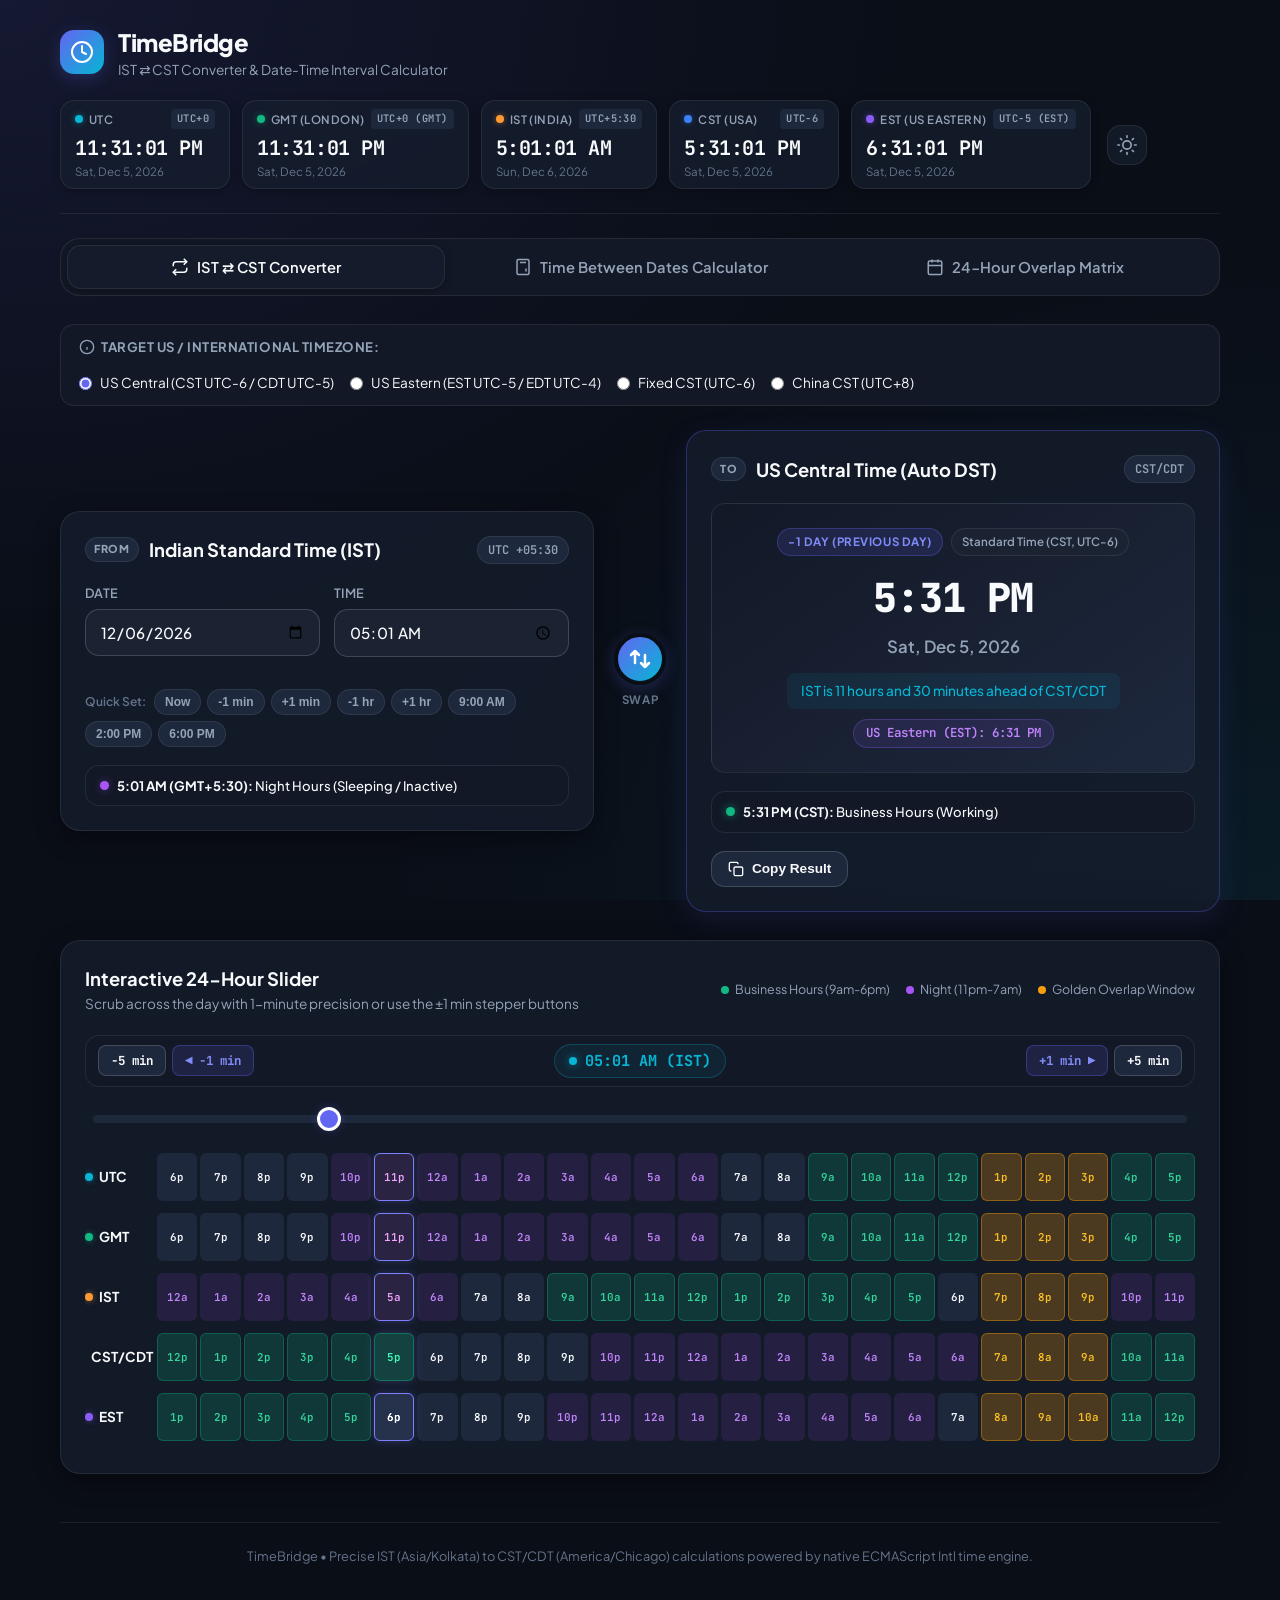
==== index.html @ bac0d859 "Initial commit: TimeBridge timezone converter, interval calculator, PWA, and Android project" ====
<!DOCTYPE html>
<html lang="en">
<head>
  <meta charset="UTF-8">
  <meta name="viewport" content="width=device-width, initial-scale=1.0, maximum-scale=5.0">
  <title>TimeBridge — IST ⇄ CST Converter & Time Interval Calculator</title>
  <meta name="theme-color" content="#4f46e5">
  <meta name="mobile-web-app-capable" content="yes">
  <meta name="apple-mobile-web-app-capable" content="yes">
  <meta name="apple-mobile-web-app-status-bar-style" content="black-translucent">
  <meta name="apple-mobile-web-app-title" content="TimeBridge">
  <link rel="manifest" href="manifest.json">
  <link rel="icon" type="image/svg+xml" href="icons/icon.svg">
  <link rel="icon" type="image/png" sizes="192x192" href="icons/icon-192.png">
  <link rel="apple-touch-icon" href="icons/icon-192.png">
  <link rel="preconnect" href="https://fonts.googleapis.com">
  <link rel="preconnect" href="https://fonts.gstatic.com" crossorigin>
  <link href="https://fonts.googleapis.com/css2?family=Plus+Jakarta+Sans:wght@300;400;500;600;700;800&family=JetBrains+Mono:wght@400;500;600&display=swap" rel="stylesheet">
  <link rel="stylesheet" href="style.css">
</head>
<body class="theme-dark">
  <div class="app-container">
    <!-- Top Navigation / Header -->
    <header class="app-header">
      <div class="brand">
        <div class="brand-icon">
          <svg width="24" height="24" viewBox="0 0 24 24" fill="none" stroke="currentColor" stroke-width="2" stroke-linecap="round" stroke-linejoin="round">
            <circle cx="12" cy="12" r="10"></circle>
            <polyline points="12 6 12 12 16 14"></polyline>
          </svg>
        </div>
        <div>
          <h1 class="brand-title">TimeBridge</h1>
          <p class="brand-subtitle">IST ⇄ CST Converter & Date-Time Interval Calculator</p>
        </div>
      </div>

      <div class="header-actions">
        <!-- Live Clocks -->
        <div class="live-clocks">
          <!-- UTC Clock Tile -->
          <div class="clock-card" id="utcClockCard">
            <div class="clock-label">
              <span class="flag-dot utc"></span>
              <span class="tz-code">UTC</span>
              <span class="utc-badge">UTC+0</span>
            </div>
            <div class="clock-time" id="utcLiveTime">--:--:--</div>
            <div class="clock-date" id="utcLiveDate">Loading date...</div>
          </div>

          <!-- GMT Clock Tile -->
          <div class="clock-card" id="gmtClockCard">
            <div class="clock-label">
              <span class="flag-dot gmt"></span>
              <span class="tz-code">GMT (London)</span>
              <span class="utc-badge" id="gmtOffsetBadge">UTC+0</span>
            </div>
            <div class="clock-time" id="gmtLiveTime">--:--:--</div>
            <div class="clock-date" id="gmtLiveDate">Loading date...</div>
          </div>

          <!-- IST Clock Tile -->
          <div class="clock-card" id="istClockCard">
            <div class="clock-label">
              <span class="flag-dot in"></span>
              <span class="tz-code">IST (India)</span>
              <span class="utc-badge">UTC+5:30</span>
            </div>
            <div class="clock-time" id="istLiveTime">--:--:--</div>
            <div class="clock-date" id="istLiveDate">Loading date...</div>
          </div>

          <!-- CST Clock Tile -->
          <div class="clock-card" id="cstClockCard">
            <div class="clock-label">
              <span class="flag-dot us"></span>
              <span class="tz-code" id="cstLabelCode">CST (US Central)</span>
              <span class="utc-badge" id="cstOffsetBadge">UTC-6</span>
            </div>
            <div class="clock-time" id="cstLiveTime">--:--:--</div>
            <div class="clock-date" id="cstLiveDate">Loading date...</div>
          </div>

          <!-- EST Clock Tile -->
          <div class="clock-card" id="estClockCard">
            <div class="clock-label">
              <span class="flag-dot est"></span>
              <span class="tz-code" id="estLabelCode">EST (US Eastern)</span>
              <span class="utc-badge" id="estOffsetBadge">UTC-5</span>
            </div>
            <div class="clock-time" id="estLiveTime">--:--:--</div>
            <div class="clock-date" id="estLiveDate">Loading date...</div>
          </div>
        </div>

        <button id="themeToggleBtn" class="icon-btn" title="Toggle Theme" aria-label="Toggle Theme">
          <svg class="sun-icon" width="20" height="20" viewBox="0 0 24 24" fill="none" stroke="currentColor" stroke-width="2" stroke-linecap="round" stroke-linejoin="round"><circle cx="12" cy="12" r="5"></circle><line x1="12" y1="1" x2="12" y2="3"></line><line x1="12" y1="21" x2="12" y2="23"></line><line x1="4.22" y1="4.22" x2="5.64" y2="5.64"></line><line x1="18.36" y1="18.36" x2="19.78" y2="19.78"></line><line x1="1" y1="12" x2="3" y2="12"></line><line x1="21" y1="12" x2="23" y2="12"></line><line x1="4.22" y1="19.78" x2="5.64" y2="18.36"></line><line x1="18.36" y1="5.64" x2="19.78" y2="4.22"></line></svg>
          <svg class="moon-icon" width="20" height="20" viewBox="0 0 24 24" fill="none" stroke="currentColor" stroke-width="2" stroke-linecap="round" stroke-linejoin="round"><path d="M21 12.79A9 9 0 1 1 11.21 3 7 7 0 0 0 21 12.79z"></path></svg>
        </button>
      </div>
    </header>

    <!-- Mode Tabs -->
    <nav class="nav-tabs" role="tablist">
      <button class="tab-btn active" data-tab="converterTab" role="tab" aria-selected="true">
        <svg width="18" height="18" viewBox="0 0 24 24" fill="none" stroke="currentColor" stroke-width="2"><polyline points="17 1 21 5 17 9"></polyline><path d="M3 11V9a4 4 0 0 1 4-4h14"></path><polyline points="7 23 3 19 7 15"></polyline><path d="M21 13v2a4 4 0 0 1-4 4H3"></path></svg>
        <span>IST ⇄ CST Converter</span>
      </button>
      <button class="tab-btn" data-tab="calculatorTab" role="tab" aria-selected="false">
        <svg width="18" height="18" viewBox="0 0 24 24" fill="none" stroke="currentColor" stroke-width="2"><rect x="4" y="2" width="16" height="20" rx="2"></rect><line x1="8" y1="6" x2="16" y2="6"></line><line x1="16" y1="14" x2="16" y2="18"></line><path d="M16 10h.01"></path><path d="M12 10h.01"></path><path d="M8 10h.01"></path><path d="M12 14h.01"></path><path d="M8 14h.01"></path><path d="M12 18h.01"></path><path d="M8 18h.01"></path></svg>
        <span>Time Between Dates Calculator</span>
      </button>
      <button class="tab-btn" data-tab="matrixTab" role="tab" aria-selected="false">
        <svg width="18" height="18" viewBox="0 0 24 24" fill="none" stroke="currentColor" stroke-width="2"><rect x="3" y="4" width="18" height="18" rx="2" ry="2"></rect><line x1="16" y1="2" x2="16" y2="6"></line><line x1="8" y1="2" x2="8" y2="6"></line><line x1="3" y1="10" x2="21" y2="10"></line></svg>
        <span>24-Hour Overlap Matrix</span>
      </button>
    </nav>

    <!-- Main Content Area -->
    <main class="tab-content-container">

      <!-- ============================================== -->
      <!-- TAB 1: CONVERTER (IST <-> CST)                 -->
      <!-- ============================================== -->
      <section id="converterTab" class="tab-panel active" role="tabpanel">
        
        <!-- Target Timezone Variant Selector & Info Strip -->
        <div class="cst-config-strip">
          <div class="config-label">
            <svg width="16" height="16" viewBox="0 0 24 24" fill="none" stroke="currentColor" stroke-width="2"><circle cx="12" cy="12" r="10"></circle><line x1="12" y1="16" x2="12" y2="12"></line><line x1="12" y1="8" x2="12.01" y2="8"></line></svg>
            <span>Target US / International Timezone:</span>
          </div>
          <div class="config-options">
            <label class="radio-label">
              <input type="radio" name="cstVariant" value="US_AUTO" checked>
              <span>US Central (CST UTC-6 / CDT UTC-5)</span>
            </label>
            <label class="radio-label">
              <input type="radio" name="cstVariant" value="US_EST">
              <span>US Eastern (EST UTC-5 / EDT UTC-4)</span>
            </label>
            <label class="radio-label">
              <input type="radio" name="cstVariant" value="US_FIXED_CST">
              <span>Fixed CST (UTC-6)</span>
            </label>
            <label class="radio-label">
              <input type="radio" name="cstVariant" value="CHINA_CST">
              <span>China CST (UTC+8)</span>
            </label>
          </div>
        </div>

        <div class="converter-grid">
          <!-- Source Input Box -->
          <div class="card converter-card" id="sourceCard">
            <div class="card-header">
              <div class="card-title-group">
                <span class="direction-tag" id="sourceTag">FROM</span>
                <h3 class="card-title" id="sourceTitle">Indian Standard Time (IST)</h3>
              </div>
              <span class="badge" id="sourceOffsetBadge">UTC +05:30</span>
            </div>

            <div class="card-body">
              <div class="input-row">
                <div class="form-group flex-1">
                  <label for="convDate">Date</label>
                  <input type="date" id="convDate" class="form-input">
                </div>
                <div class="form-group flex-1">
                  <label for="convTime">Time</label>
                  <input type="time" id="convTime" class="form-input" step="60">
                </div>
              </div>

              <!-- Quick Time Preset Chips -->
              <div class="chip-group">
                <span class="chip-label">Quick Set:</span>
                <button type="button" class="chip-btn" id="btnSetNow">Now</button>
                <button type="button" class="chip-btn" id="btnSub1m" title="Decrement 1 minute">-1 min</button>
                <button type="button" class="chip-btn" id="btnAdd1m" title="Increment 1 minute">+1 min</button>
                <button type="button" class="chip-btn" id="btnSub1h">-1 hr</button>
                <button type="button" class="chip-btn" id="btnAdd1h">+1 hr</button>
                <button type="button" class="chip-btn" id="btnMorning9">9:00 AM</button>
                <button type="button" class="chip-btn" id="btnAfternoon2">2:00 PM</button>
                <button type="button" class="chip-btn" id="btnEvening6">6:00 PM</button>
              </div>

              <!-- Working Hours status for source -->
              <div class="work-status-banner" id="sourceWorkStatus">
                <span class="status-indicator"></span>
                <span class="status-text">Checking business hours...</span>
              </div>
            </div>
          </div>

          <!-- Swap Button in the center -->
          <div class="converter-swap-wrapper">
            <button id="swapDirectionBtn" class="swap-btn" title="Swap Conversion Direction (IST ⇄ CST)">
              <svg width="24" height="24" viewBox="0 0 24 24" fill="none" stroke="currentColor" stroke-width="2.5" stroke-linecap="round" stroke-linejoin="round">
                <path d="M7 16V4M7 4L3 8M7 4L11 8M17 8V20M17 20L21 16M17 20L13 16"/>
              </svg>
            </button>
            <span class="swap-caption">Swap</span>
          </div>

          <!-- Target Output Box -->
          <div class="card converter-card highlight-card" id="targetCard">
            <div class="card-header">
              <div class="card-title-group">
                <span class="direction-tag" id="targetTag">TO</span>
                <h3 class="card-title" id="targetTitle">Central Standard Time (CST)</h3>
              </div>
              <span class="badge" id="targetOffsetBadge">UTC -06:00</span>
            </div>

            <div class="card-body">
              <div class="converted-result-box">
                <div class="result-day-badge-wrap">
                  <span class="day-rel-badge" id="dayRelativeBadge">Same Day</span>
                  <span class="dst-pill" id="dstIndicatorPill">Standard Time (CST)</span>
                </div>

                <div class="big-time-display" id="targetTimeResult">10:23 AM</div>
                <div class="big-date-display" id="targetDateResult">Friday, Nov 13, 2026</div>

                <div class="offset-summary" id="offsetSummaryText">
                  IST is 11 hours and 30 minutes ahead of CST
                </div>

                <!-- Companion US Timezone Display -->
                <div class="secondary-tz-wrap" style="margin-top: 10px;">
                  <span class="secondary-tz-pill" id="secondaryTzPill">US Eastern (EST): 11:23 AM</span>
                </div>
              </div>

              <!-- Working Hours status for target -->
              <div class="work-status-banner" id="targetWorkStatus">
                <span class="status-indicator"></span>
                <span class="status-text">Checking business hours...</span>
              </div>

              <!-- Action buttons -->
              <div class="card-actions-row">
                <button id="copyConvertedBtn" class="action-btn">
                  <svg width="16" height="16" viewBox="0 0 24 24" fill="none" stroke="currentColor" stroke-width="2"><rect x="9" y="9" width="13" height="13" rx="2" ry="2"></rect><path d="M5 15H4a2 2 0 0 1-2-2V4a2 2 0 0 1 2-2h9a2 2 0 0 1 2 2v1"></path></svg>
                  <span>Copy Result</span>
                </button>
                <div class="copy-alert" id="copyAlert">Copied to clipboard!</div>
              </div>
            </div>
          </div>
        </div>

        <!-- 24-Hour Interactive Visual Scrubber Bar -->
        <div class="card timeline-scrubber-card">
          <div class="card-header">
            <div>
              <h3 class="card-title">Interactive 24-Hour Slider</h3>
              <p class="card-subtitle">Scrub across the day with 1-minute precision or use the ±1 min stepper buttons</p>
            </div>
            <div class="legend-group">
              <span class="legend-item"><span class="legend-dot work"></span> Business Hours (9am-6pm)</span>
              <span class="legend-item"><span class="legend-dot sleep"></span> Night (11pm-7am)</span>
              <span class="legend-item"><span class="legend-dot golden"></span> Golden Overlap Window</span>
            </div>
          </div>

          <div class="card-body">
            <!-- Fine-Tuning 1-Minute Stepper Bar -->
            <div class="slider-controls-bar">
              <div class="stepper-group">
                <button type="button" class="stepper-btn" id="btnScrubSub5m" title="Decrement 5 minutes">-5 min</button>
                <button type="button" class="stepper-btn primary" id="btnScrubSub1m" title="Decrement 1 minute">◀ -1 min</button>
              </div>
              <div class="scrub-current-badge">
                <span class="scrub-indicator-dot"></span>
                <span id="scrubberCurrentDisplay">12:00 PM</span>
              </div>
              <div class="stepper-group">
                <button type="button" class="stepper-btn primary" id="btnScrubAdd1m" title="Increment 1 minute">+1 min ▶</button>
                <button type="button" class="stepper-btn" id="btnScrubAdd5m" title="Increment 5 minutes">+5 min</button>
              </div>
            </div>

            <div class="slider-wrapper">
              <input type="range" id="hourScrubber" min="0" max="1439" step="1" value="720" class="time-range-slider" aria-label="1-minute 24-hour time scrubber">
              <div class="scrubber-labels" id="scrubberLabels"></div>
            </div>

            <div class="dual-timeline-track">
              <!-- UTC Track -->
              <div class="track-row">
                <div class="track-header">
                  <span class="flag-dot utc"></span>
                  <strong>UTC</strong>
                </div>
                <div class="timeline-cells" id="utcTimelineCells"></div>
              </div>
              <!-- GMT Track -->
              <div class="track-row">
                <div class="track-header">
                  <span class="flag-dot gmt"></span>
                  <strong>GMT</strong>
                </div>
                <div class="timeline-cells" id="gmtTimelineCells"></div>
              </div>
              <!-- IST Track -->
              <div class="track-row">
                <div class="track-header">
                  <span class="flag-dot in"></span>
                  <strong>IST</strong>
                </div>
                <div class="timeline-cells" id="istTimelineCells"></div>
              </div>
              <!-- CST Track -->
              <div class="track-row">
                <div class="track-header">
                  <span class="flag-dot us"></span>
                  <strong id="cstTrackCode">CST</strong>
                </div>
                <div class="timeline-cells" id="cstTimelineCells"></div>
              </div>
              <!-- EST Track -->
              <div class="track-row">
                <div class="track-header">
                  <span class="flag-dot est"></span>
                  <strong>EST</strong>
                </div>
                <div class="timeline-cells" id="estTimelineCells"></div>
              </div>
            </div>
          </div>
        </div>

      </section>

      <!-- ============================================== -->
      <!-- TAB 2: TIME INTERVAL CALCULATOR                -->
      <!-- ============================================== -->
      <section id="calculatorTab" class="tab-panel" role="tabpanel">
        
        <div class="interval-intro">
          <h2>Time & Date Difference Calculator</h2>
          <p>Compute the exact duration between any two dates and times, with custom timezones (IST, CST, UTC, etc.), business days, and total breakdown.</p>
        </div>

        <div class="interval-input-grid">
          <!-- Start Date & Time -->
          <div class="card interval-card">
            <div class="card-header">
              <div class="step-badge">1</div>
              <div>
                <h3 class="card-title">Start Date & Time</h3>
                <p class="card-subtitle">Select beginning timestamp</p>
              </div>
            </div>
            <div class="card-body">
              <div class="form-group">
                <label for="calcStartDate">Date</label>
                <input type="date" id="calcStartDate" class="form-input">
              </div>
              <div class="form-group">
                <label for="calcStartTime">Time</label>
                <input type="time" id="calcStartTime" class="form-input" step="1">
              </div>
              <div class="form-group">
                <label for="calcStartTz">Timezone</label>
                <select id="calcStartTz" class="form-select">
                  <option value="Asia/Kolkata" selected>IST (India, UTC+5:30)</option>
                  <option value="America/Chicago">CST/CDT (US Central)</option>
                  <option value="UTC">UTC (Universal Coordinated Time)</option>
                  <option value="LOCAL">My Local Browser Time</option>
                  <option value="Asia/Shanghai">China CST (UTC+8:00)</option>
                  <option value="America/New_York">EST/EDT (US Eastern)</option>
                  <option value="America/Los_Angeles">PST/PDT (US Pacific)</option>
                  <option value="Europe/London">GMT/BST (London)</option>
                </select>
              </div>
              <div class="chip-group mt-2">
                <button type="button" class="chip-btn" id="btnStartNow">Set to Now</button>
                <button type="button" class="chip-btn" id="btnStartToday9">Today 9:00 AM</button>
              </div>
            </div>
          </div>

          <!-- Swap / Direct button -->
          <div class="calc-middle-action">
            <button id="calcSwapBtn" class="swap-btn" title="Swap Start and End">
              <svg width="22" height="22" viewBox="0 0 24 24" fill="none" stroke="currentColor" stroke-width="2"><path d="M7 16V4M7 4L3 8M7 4L11 8M17 8V20M17 20L21 16M17 20L13 16"/></svg>
            </button>
            <div class="live-toggle-wrap">
              <label class="toggle-switch" title="Auto update duration live against current time">
                <input type="checkbox" id="liveTickToggle">
                <span class="toggle-slider"></span>
              </label>
              <span class="toggle-text">Live Tick</span>
            </div>
          </div>

          <!-- End Date & Time -->
          <div class="card interval-card">
            <div class="card-header">
              <div class="step-badge">2</div>
              <div>
                <h3 class="card-title">End Date & Time</h3>
                <p class="card-subtitle">Select ending timestamp</p>
              </div>
            </div>
            <div class="card-body">
              <div class="form-group">
                <label for="calcEndDate">Date</label>
                <input type="date" id="calcEndDate" class="form-input">
              </div>
              <div class="form-group">
                <label for="calcEndTime">Time</label>
                <input type="time" id="calcEndTime" class="form-input" step="1">
              </div>
              <div class="form-group">
                <label for="calcEndTz">Timezone</label>
                <select id="calcEndTz" class="form-select">
                  <option value="Asia/Kolkata">IST (India, UTC+5:30)</option>
                  <option value="America/Chicago" selected>CST/CDT (US Central)</option>
                  <option value="UTC">UTC (Universal Coordinated Time)</option>
                  <option value="LOCAL">My Local Browser Time</option>
                  <option value="Asia/Shanghai">China CST (UTC+8:00)</option>
                  <option value="America/New_York">EST/EDT (US Eastern)</option>
                  <option value="America/Los_Angeles">PST/PDT (US Pacific)</option>
                  <option value="Europe/London">GMT/BST (London)</option>
                </select>
              </div>
              <div class="chip-group mt-2">
                <button type="button" class="chip-btn" id="btnEndNow">Set to Now</button>
                <button type="button" class="chip-btn" id="btnEndPlus1d">+24 Hours</button>
                <button type="button" class="chip-btn" id="btnEndPlus1w">+1 Week</button>
                <button type="button" class="chip-btn" id="btnEndPlus1m">+1 Month</button>
              </div>
            </div>
          </div>
        </div>

        <!-- Interval Results -->
        <div class="card interval-results-card">
          <div class="card-header">
            <div>
              <h3 class="card-title">Calculated Duration</h3>
              <p class="card-subtitle" id="calcDirectionNote">Normalized in UTC epoch</p>
            </div>
            <span class="badge" id="calcSignBadge">Future Event</span>
          </div>

          <div class="card-body">
            <!-- Hero Duration Big Banner -->
            <div class="hero-duration-banner">
              <div class="duration-primary" id="primaryDurationText">
                <span class="unit-group"><strong id="valDays">0</strong><span class="unit">days</span></span>
                <span class="unit-group"><strong id="valHours">0</strong><span class="unit">hours</span></span>
                <span class="unit-group"><strong id="valMinutes">0</strong><span class="unit">mins</span></span>
                <span class="unit-group"><strong id="valSeconds">0</strong><span class="unit">secs</span></span>
              </div>
              <div class="human-readable-phrase" id="humanReadablePhrase">
                Exact duration calculated across timezones
              </div>

              <!-- Copy Duration Button -->
              <div class="duration-action-row">
                <button type="button" id="copyDurationBtn" class="action-btn duration-copy-btn">
                  <svg width="16" height="16" viewBox="0 0 24 24" fill="none" stroke="currentColor" stroke-width="2"><rect x="9" y="9" width="13" height="13" rx="2" ry="2"></rect><path d="M5 15H4a2 2 0 0 1-2-2V4a2 2 0 0 1 2-2h9a2 2 0 0 1 2 2v1"></path></svg>
                  <span>Copy Duration</span>
                </button>
                <span class="copy-alert" id="durationCopyAlert">Duration copied to clipboard!</span>
              </div>
            </div>

            <!-- Detailed Stat Cards Grid -->
            <div class="stat-cards-grid">
              <div class="stat-card">
                <div class="stat-icon-wrap blue">
                  <svg width="20" height="20" viewBox="0 0 24 24" fill="none" stroke="currentColor" stroke-width="2"><circle cx="12" cy="12" r="10"></circle><polyline points="12 6 12 12 16 14"></polyline></svg>
                </div>
                <div class="stat-data">
                  <div class="stat-value" id="statTotalHours">0 hrs</div>
                  <div class="stat-label">Total Hours</div>
                </div>
              </div>

              <div class="stat-card">
                <div class="stat-icon-wrap purple">
                  <svg width="20" height="20" viewBox="0 0 24 24" fill="none" stroke="currentColor" stroke-width="2"><path d="M14 2H6a2 2 0 0 0-2 2v16a2 2 0 0 0 2 2h12a2 2 0 0 0 2-2V8z"></path><polyline points="14 2 14 8 20 8"></polyline><line x1="16" y1="13" x2="8" y2="13"></line><line x1="16" y1="17" x2="8" y2="17"></line><polyline points="10 9 9 9 8 9"></polyline></svg>
                </div>
                <div class="stat-data">
                  <div class="stat-value" id="statTotalDays">0 days</div>
                  <div class="stat-label">Decimal Days</div>
                </div>
              </div>

              <div class="stat-card">
                <div class="stat-icon-wrap emerald">
                  <svg width="20" height="20" viewBox="0 0 24 24" fill="none" stroke="currentColor" stroke-width="2"><rect x="3" y="4" width="18" height="18" rx="2" ry="2"></rect><line x1="16" y1="2" x2="16" y2="6"></line><line x1="8" y1="2" x2="8" y2="6"></line><line x1="3" y1="10" x2="21" y2="10"></line></svg>
                </div>
                <div class="stat-data">
                  <div class="stat-value" id="statBusinessDays">0 days</div>
                  <div class="stat-label">Working Days (Mon-Fri)</div>
                </div>
              </div>

              <div class="stat-card">
                <div class="stat-icon-wrap orange">
                  <svg width="20" height="20" viewBox="0 0 24 24" fill="none" stroke="currentColor" stroke-width="2"><circle cx="12" cy="12" r="10"></circle><line x1="12" y1="8" x2="12" y2="12"></line><line x1="12" y1="16" x2="12.01" y2="16"></line></svg>
                </div>
                <div class="stat-data">
                  <div class="stat-value" id="statWorkHours">0 hrs</div>
                  <div class="stat-label">Est. Working Hours (8h/day)</div>
                </div>
              </div>

              <div class="stat-card">
                <div class="stat-icon-wrap cyan">
                  <svg width="20" height="20" viewBox="0 0 24 24" fill="none" stroke="currentColor" stroke-width="2"><polyline points="23 6 13.5 15.5 8.5 10.5 1 18"></polyline><polyline points="17 6 23 6 23 12"></polyline></svg>
                </div>
                <div class="stat-data">
                  <div class="stat-value" id="statTotalMinutes">0 mins</div>
                  <div class="stat-label">Total Minutes</div>
                </div>
              </div>

              <div class="stat-card">
                <div class="stat-icon-wrap rose">
                  <svg width="20" height="20" viewBox="0 0 24 24" fill="none" stroke="currentColor" stroke-width="2"><polygon points="13 2 3 14 12 14 11 22 21 10 12 10 13 2"></polygon></svg>
                </div>
                <div class="stat-data">
                  <div class="stat-value" id="statTotalSeconds">0 secs</div>
                  <div class="stat-label">Total Seconds</div>
                </div>
              </div>
            </div>

            <!-- Contextual Timezone Conversion Table for Start and End -->
            <div class="calc-tz-table-wrap">
              <h4>Start & End Timestamp in Key Timezones</h4>
              <div class="table-responsive">
                <table class="tz-table">
                  <thead>
                    <tr>
                      <th>Point</th>
                      <th>IST (India UTC+5:30)</th>
                      <th>CST/CDT (US Central)</th>
                      <th>EST/EDT (US Eastern)</th>
                      <th>UTC</th>
                    </tr>
                  </thead>
                  <tbody>
                    <tr>
                      <td><strong>Start Point</strong></td>
                      <td id="tblStartIST">-</td>
                      <td id="tblStartCST">-</td>
                      <td id="tblStartEST">-</td>
                      <td id="tblStartUTC">-</td>
                    </tr>
                    <tr>
                      <td><strong>End Point</strong></td>
                      <td id="tblEndIST">-</td>
                      <td id="tblEndCST">-</td>
                      <td id="tblEndEST">-</td>
                      <td id="tblEndUTC">-</td>
                    </tr>
                  </tbody>
                </table>
              </div>
            </div>

          </div>
        </div>

      </section>

      <!-- ============================================== -->
      <!-- TAB 3: 24-HOUR OVERLAP MATRIX                  -->
      <!-- ============================================== -->
      <section id="matrixTab" class="tab-panel" role="tabpanel">
        <div class="interval-intro">
          <h2>IST & CST 24-Hour Schedule & Meeting Planner</h2>
          <p>Find the optimal call window between India and US Central Time. Highlights show overlapping working hours and convenient call times.</p>
        </div>

        <div class="card matrix-table-card">
          <div class="card-header">
            <div>
              <h3 class="card-title">Hourly Side-by-Side Reference</h3>
              <p class="card-subtitle">Based on selected Central Time variant (<span id="matrixVariantNotice">US Central</span>)</p>
            </div>
            <div class="legend-group">
              <span class="legend-item"><span class="legend-dot work"></span> Both Working (9am-6pm)</span>
              <span class="legend-item"><span class="legend-dot golden"></span> Convenient Handover</span>
              <span class="legend-item"><span class="legend-dot sleep"></span> Sleeping Hours</span>
            </div>
          </div>
          <div class="card-body">
            <div class="table-responsive">
              <table class="matrix-table" id="matrixTable">
                <thead>
                  <tr>
                    <th>IST (India)</th>
                    <th>CST (Central Time)</th>
                    <th>EST (Eastern Time)</th>
                    <th>Day Offset</th>
                    <th>Meeting Suitability</th>
                    <th>Status</th>
                  </tr>
                </thead>
                <tbody id="matrixTableBody">
                  <!-- Generated dynamically in app.js -->
                </tbody>
              </table>
            </div>
          </div>
        </div>
      </section>

    </main>

    <!-- Footer -->
    <footer class="app-footer">
      <p>TimeBridge • Precise IST (Asia/Kolkata) to CST/CDT (America/Chicago) calculations powered by native ECMAScript Intl time engine.</p>
    </footer>
  </div>

  <script src="app.js"></script>
  <script>
    if ('serviceWorker' in navigator) {
      window.addEventListener('load', () => {
        navigator.serviceWorker.register('./sw.js').then((reg) => {
          console.log('TimeBridge ServiceWorker registered:', reg.scope);
        }).catch((err) => {
          console.log('ServiceWorker registration omitted:', err);
        });
      });
    }
  </script>
</body>
</html>
---- style.css ----
/* ==========================================================================
   TimeBridge CSS Stylesheet
   Modern, responsive, dual-theme styling with rich visual hierarchy
   ========================================================================== */

:root {
  /* Color Palette - Dark Theme Default */
  --bg-primary: #0a0e17;
  --bg-secondary: #121826;
  --bg-card: rgba(22, 30, 46, 0.75);
  --bg-card-hover: rgba(28, 38, 58, 0.85);
  --bg-input: #1b2333;
  --bg-elevated: #1e283d;
  
  --border-subtle: rgba(255, 255, 255, 0.08);
  --border-medium: rgba(255, 255, 255, 0.16);
  --border-focus: #6366f1;

  --text-primary: #f8fafc;
  --text-secondary: #94a3b8;
  --text-muted: #64748b;

  --primary: #6366f1;
  --primary-glow: rgba(99, 102, 241, 0.25);
  --primary-hover: #4f46e5;
  --secondary: #06b6d4;

  --accent-emerald: #10b981;
  --accent-amber: #f59e0b;
  --accent-rose: #f43f5e;
  --accent-indigo: #818cf8;
  --accent-cyan: #38bdf8;
  --accent-purple: #a855f7;

  --shadow-sm: 0 2px 8px rgba(0, 0, 0, 0.3);
  --shadow-md: 0 8px 24px rgba(0, 0, 0, 0.4);
  --shadow-lg: 0 16px 36px rgba(0, 0, 0, 0.5);

  --radius-sm: 8px;
  --radius-md: 14px;
  --radius-lg: 20px;
  --radius-full: 9999px;

  --font-main: 'Plus Jakarta Sans', system-ui, -apple-system, sans-serif;
  --font-mono: 'JetBrains Mono', monospace;
}

body.theme-light {
  --bg-primary: #f8fafc;
  --bg-secondary: #f1f5f9;
  --bg-card: rgba(255, 255, 255, 0.9);
  --bg-card-hover: #ffffff;
  --bg-input: #f8fafc;
  --bg-elevated: #e2e8f0;

  --border-subtle: rgba(0, 0, 0, 0.08);
  --border-medium: rgba(0, 0, 0, 0.14);
  --border-focus: #4f46e5;

  --text-primary: #0f172a;
  --text-secondary: #475569;
  --text-muted: #94a3b8;

  --primary: #4f46e5;
  --primary-glow: rgba(79, 70, 229, 0.15);
  --primary-hover: #4338ca;

  --shadow-sm: 0 2px 8px rgba(15, 23, 42, 0.06);
  --shadow-md: 0 8px 20px rgba(15, 23, 42, 0.08);
  --shadow-lg: 0 16px 32px rgba(15, 23, 42, 0.12);
}

/* Base Reset */
*, *::before, *::after {
  box-sizing: border-box;
  margin: 0;
  padding: 0;
}

body {
  font-family: var(--font-main);
  background-color: var(--bg-primary);
  color: var(--text-primary);
  min-height: 100vh;
  line-height: 1.5;
  -webkit-font-smoothing: antialiased;
  background-image: 
    radial-gradient(at 0% 0%, rgba(99, 102, 241, 0.12) 0px, transparent 50%),
    radial-gradient(at 100% 100%, rgba(6, 182, 212, 0.08) 0px, transparent 50%);
  background-attachment: fixed;
  transition: background-color 0.3s ease, color 0.3s ease;
}

.app-container {
  max-width: 1200px;
  margin: 0 auto;
  padding: 24px 20px 48px;
}

/* ==========================================================================
   Header & Live Clocks
   ========================================================================== */
.app-header {
  display: flex;
  align-items: center;
  justify-content: space-between;
  flex-wrap: wrap;
  gap: 20px;
  padding-bottom: 24px;
  border-bottom: 1px solid var(--border-subtle);
  margin-bottom: 24px;
}

.brand {
  display: flex;
  align-items: center;
  gap: 14px;
}

.brand-icon {
  width: 44px;
  height: 44px;
  border-radius: var(--radius-md);
  background: linear-gradient(135deg, var(--primary), var(--secondary));
  color: #fff;
  display: flex;
  align-items: center;
  justify-content: center;
  box-shadow: 0 4px 16px var(--primary-glow);
}

.brand-title {
  font-size: 1.5rem;
  font-weight: 800;
  letter-spacing: -0.02em;
  background: linear-gradient(135deg, var(--text-primary) 40%, var(--primary));
  -webkit-background-clip: text;
  -webkit-text-fill-color: transparent;
}

.brand-subtitle {
  font-size: 0.85rem;
  color: var(--text-secondary);
}

.header-actions {
  display: flex;
  align-items: center;
  gap: 16px;
  flex-wrap: wrap;
}

.live-clocks {
  display: flex;
  gap: 12px;
  flex-wrap: wrap;
}

.clock-card {
  background: var(--bg-card);
  backdrop-filter: blur(12px);
  border: 1px solid var(--border-subtle);
  border-radius: var(--radius-md);
  padding: 8px 14px;
  min-width: 170px;
  box-shadow: var(--shadow-sm);
  transition: all 0.2s ease;
}

.clock-card:hover {
  border-color: var(--border-medium);
  transform: translateY(-1px);
}

.clock-label {
  display: flex;
  align-items: center;
  gap: 6px;
  font-size: 0.72rem;
  font-weight: 600;
  text-transform: uppercase;
  color: var(--text-secondary);
  letter-spacing: 0.04em;
  margin-bottom: 4px;
}

.clock-time {
  font-family: var(--font-mono);
  font-size: 1.25rem;
  font-weight: 700;
  color: var(--text-primary);
  letter-spacing: -0.02em;
}

.clock-date {
  font-size: 0.72rem;
  color: var(--text-muted);
}

.flag-dot {
  width: 8px;
  height: 8px;
  border-radius: 50%;
  display: inline-block;
}
.flag-dot.in { background-color: #ff9933; box-shadow: 0 0 6px rgba(255, 153, 51, 0.5); }
.flag-dot.us { background-color: #3b82f6; box-shadow: 0 0 6px rgba(59, 130, 246, 0.5); }
.flag-dot.utc { background-color: #06b6d4; box-shadow: 0 0 6px rgba(6, 182, 212, 0.5); }
.flag-dot.gmt { background-color: #10b981; box-shadow: 0 0 6px rgba(16, 185, 129, 0.5); }
.flag-dot.est { background-color: #8b5cf6; box-shadow: 0 0 6px rgba(139, 92, 246, 0.5); }

.utc-badge {
  font-family: var(--font-mono);
  font-size: 0.65rem;
  background: var(--bg-elevated);
  padding: 2px 6px;
  border-radius: 4px;
  color: var(--text-secondary);
  margin-left: auto;
}

.icon-btn {
  width: 40px;
  height: 40px;
  border-radius: var(--radius-md);
  background: var(--bg-card);
  border: 1px solid var(--border-subtle);
  color: var(--text-secondary);
  display: flex;
  align-items: center;
  justify-content: center;
  cursor: pointer;
  transition: all 0.2s;
}

.icon-btn:hover {
  color: var(--text-primary);
  border-color: var(--border-medium);
  background: var(--bg-card-hover);
}

.moon-icon { display: none; }
body.theme-light .sun-icon { display: none; }
body.theme-light .moon-icon { display: block; }

/* ==========================================================================
   Navigation Tabs
   ========================================================================== */
.nav-tabs {
  display: flex;
  gap: 8px;
  background: var(--bg-secondary);
  padding: 6px;
  border-radius: var(--radius-lg);
  border: 1px solid var(--border-subtle);
  margin-bottom: 28px;
  overflow-x: auto;
}

.tab-btn {
  flex: 1;
  display: flex;
  align-items: center;
  justify-content: center;
  gap: 8px;
  padding: 12px 18px;
  background: transparent;
  border: none;
  border-radius: var(--radius-md);
  color: var(--text-secondary);
  font-family: var(--font-main);
  font-size: 0.92rem;
  font-weight: 600;
  cursor: pointer;
  transition: all 0.25s cubic-bezier(0.16, 1, 0.3, 1);
  white-space: nowrap;
}

.tab-btn:hover {
  color: var(--text-primary);
  background: rgba(255, 255, 255, 0.04);
}

.tab-btn.active {
  background: var(--bg-card);
  color: var(--text-primary);
  box-shadow: var(--shadow-sm);
  border: 1px solid var(--border-subtle);
}

body.theme-light .tab-btn.active {
  background: #ffffff;
}

/* Tab Panels */
.tab-panel {
  display: none;
  animation: fadeIn 0.3s ease;
}

.tab-panel.active {
  display: block;
}

@keyframes fadeIn {
  from { opacity: 0; transform: translateY(6px); }
  to { opacity: 1; transform: translateY(0); }
}

/* ==========================================================================
   Cards & Layout Components
   ========================================================================== */
.card {
  background: var(--bg-card);
  backdrop-filter: blur(16px);
  border: 1px solid var(--border-subtle);
  border-radius: var(--radius-lg);
  padding: 24px;
  box-shadow: var(--shadow-md);
  position: relative;
}

.card-header {
  display: flex;
  align-items: center;
  justify-content: space-between;
  margin-bottom: 20px;
  gap: 12px;
}

.card-title-group {
  display: flex;
  align-items: center;
  gap: 10px;
}

.card-title {
  font-size: 1.15rem;
  font-weight: 700;
  color: var(--text-primary);
}

.card-subtitle {
  font-size: 0.85rem;
  color: var(--text-secondary);
  margin-top: 2px;
}

.direction-tag {
  font-size: 0.68rem;
  font-weight: 800;
  letter-spacing: 0.06em;
  padding: 3px 8px;
  border-radius: var(--radius-full);
  background: var(--bg-elevated);
  color: var(--text-secondary);
  border: 1px solid var(--border-subtle);
}

.badge {
  font-family: var(--font-mono);
  font-size: 0.75rem;
  font-weight: 600;
  padding: 4px 10px;
  border-radius: var(--radius-full);
  background: var(--bg-elevated);
  color: var(--text-secondary);
  border: 1px solid var(--border-subtle);
}

/* CST Variant Strip */
.cst-config-strip {
  background: var(--bg-secondary);
  border: 1px solid var(--border-subtle);
  border-radius: var(--radius-md);
  padding: 12px 18px;
  display: flex;
  align-items: center;
  flex-wrap: wrap;
  gap: 16px;
  margin-bottom: 24px;
}

.config-label {
  display: flex;
  align-items: center;
  gap: 6px;
  font-size: 0.82rem;
  font-weight: 700;
  color: var(--text-secondary);
  text-transform: uppercase;
  letter-spacing: 0.04em;
}

.config-options {
  display: flex;
  gap: 16px;
  flex-wrap: wrap;
}

.radio-label {
  display: flex;
  align-items: center;
  gap: 8px;
  font-size: 0.85rem;
  color: var(--text-primary);
  cursor: pointer;
}

.radio-label input[type="radio"] {
  accent-color: var(--primary);
  cursor: pointer;
}

/* Converter Grid */
.converter-grid {
  display: grid;
  grid-template-columns: 1fr auto 1fr;
  align-items: center;
  gap: 20px;
  margin-bottom: 28px;
}

@media (max-width: 900px) {
  .converter-grid {
    grid-template-columns: 1fr;
  }
  .converter-swap-wrapper {
    margin: 8px auto;
  }
}

.converter-swap-wrapper {
  display: flex;
  flex-direction: column;
  align-items: center;
  gap: 6px;
}

.swap-btn {
  width: 52px;
  height: 52px;
  border-radius: 50%;
  background: linear-gradient(135deg, var(--primary), var(--secondary));
  border: 4px solid var(--bg-primary);
  color: #fff;
  display: flex;
  align-items: center;
  justify-content: center;
  cursor: pointer;
  box-shadow: 0 4px 16px var(--primary-glow);
  transition: transform 0.25s cubic-bezier(0.34, 1.56, 0.64, 1), box-shadow 0.2s;
}

.swap-btn:hover {
  transform: rotate(180deg) scale(1.08);
  box-shadow: 0 6px 20px rgba(99, 102, 241, 0.4);
}

.swap-caption {
  font-size: 0.72rem;
  font-weight: 700;
  text-transform: uppercase;
  letter-spacing: 0.05em;
  color: var(--text-muted);
}

/* Forms & Inputs */
.input-row {
  display: flex;
  gap: 14px;
  margin-bottom: 16px;
}

.form-group {
  margin-bottom: 16px;
}

.form-group.flex-1 {
  flex: 1;
}

.form-group label {
  display: block;
  font-size: 0.8rem;
  font-weight: 600;
  color: var(--text-secondary);
  margin-bottom: 6px;
  text-transform: uppercase;
  letter-spacing: 0.03em;
}

.form-input, .form-select {
  width: 100%;
  padding: 12px 14px;
  background: var(--bg-input);
  border: 1px solid var(--border-medium);
  border-radius: var(--radius-md);
  color: var(--text-primary);
  font-family: var(--font-main);
  font-size: 0.95rem;
  font-weight: 500;
  outline: none;
  transition: border-color 0.2s, box-shadow 0.2s;
}

.form-input:focus, .form-select:focus {
  border-color: var(--border-focus);
  box-shadow: 0 0 0 3px var(--primary-glow);
}

/* Chips */
.chip-group {
  display: flex;
  align-items: center;
  gap: 6px;
  flex-wrap: wrap;
  margin-top: 10px;
}

.chip-label {
  font-size: 0.75rem;
  color: var(--text-muted);
  font-weight: 600;
  margin-right: 2px;
}

.chip-btn {
  background: var(--bg-elevated);
  border: 1px solid var(--border-subtle);
  border-radius: var(--radius-full);
  padding: 5px 10px;
  font-size: 0.75rem;
  font-weight: 600;
  color: var(--text-secondary);
  cursor: pointer;
  transition: all 0.15s;
}

.chip-btn:hover {
  background: var(--bg-card-hover);
  color: var(--text-primary);
  border-color: var(--border-medium);
}

/* Work Status Banner */
.work-status-banner {
  display: flex;
  align-items: center;
  gap: 8px;
  padding: 10px 14px;
  border-radius: var(--radius-md);
  background: var(--bg-secondary);
  border: 1px solid var(--border-subtle);
  margin-top: 18px;
  font-size: 0.82rem;
  font-weight: 500;
}

.status-indicator {
  width: 9px;
  height: 9px;
  border-radius: 50%;
  flex-shrink: 0;
}

.status-indicator.work {
  background: var(--accent-emerald);
  box-shadow: 0 0 8px rgba(16, 185, 129, 0.6);
}

.status-indicator.sleep {
  background: var(--accent-purple);
  box-shadow: 0 0 8px rgba(168, 85, 247, 0.4);
}

.status-indicator.early-late {
  background: var(--accent-amber);
  box-shadow: 0 0 8px rgba(245, 158, 11, 0.5);
}

/* Converted Result Box */
.highlight-card {
  border-color: rgba(99, 102, 241, 0.3);
  box-shadow: 0 8px 30px rgba(99, 102, 241, 0.12);
}

.converted-result-box {
  background: linear-gradient(145deg, var(--bg-secondary), var(--bg-elevated));
  border: 1px solid var(--border-subtle);
  border-radius: var(--radius-md);
  padding: 24px;
  text-align: center;
}

.result-day-badge-wrap {
  display: flex;
  justify-content: center;
  gap: 8px;
  margin-bottom: 12px;
}

.day-rel-badge {
  font-size: 0.72rem;
  font-weight: 700;
  text-transform: uppercase;
  letter-spacing: 0.05em;
  padding: 4px 10px;
  border-radius: var(--radius-full);
  background: rgba(99, 102, 241, 0.15);
  color: var(--accent-indigo);
  border: 1px solid rgba(99, 102, 241, 0.3);
}

.dst-pill {
  font-size: 0.72rem;
  font-weight: 600;
  padding: 4px 10px;
  border-radius: var(--radius-full);
  background: var(--bg-input);
  color: var(--text-secondary);
  border: 1px solid var(--border-subtle);
}

.big-time-display {
  font-family: var(--font-mono);
  font-size: 2.5rem;
  font-weight: 800;
  letter-spacing: -0.03em;
  color: var(--text-primary);
  margin-bottom: 6px;
}

.big-date-display {
  font-size: 1.05rem;
  font-weight: 600;
  color: var(--text-secondary);
  margin-bottom: 14px;
}

.offset-summary {
  font-size: 0.85rem;
  font-weight: 500;
  color: var(--secondary);
  background: rgba(6, 182, 212, 0.08);
  padding: 8px 14px;
  border-radius: var(--radius-sm);
  display: inline-block;
}

.secondary-tz-pill {
  font-family: var(--font-mono);
  font-size: 0.78rem;
  font-weight: 600;
  padding: 4px 12px;
  border-radius: var(--radius-full);
  background: rgba(139, 92, 246, 0.12);
  color: #c084fc;
  border: 1px solid rgba(139, 92, 246, 0.3);
  display: inline-block;
}

.card-actions-row {
  display: flex;
  align-items: center;
  justify-content: space-between;
  margin-top: 18px;
}

.action-btn {
  display: inline-flex;
  align-items: center;
  gap: 8px;
  padding: 9px 16px;
  border-radius: var(--radius-md);
  background: var(--bg-elevated);
  border: 1px solid var(--border-medium);
  color: var(--text-primary);
  font-size: 0.85rem;
  font-weight: 600;
  cursor: pointer;
  transition: all 0.2s;
}

.action-btn:hover {
  background: var(--bg-card-hover);
  border-color: var(--primary);
}

.copy-alert {
  font-size: 0.8rem;
  font-weight: 600;
  color: var(--accent-emerald);
  opacity: 0;
  transition: opacity 0.3s;
}

.copy-alert.show {
  opacity: 1;
}

/* ==========================================================================
   Timeline Scrubber Bar
   ========================================================================== */
.timeline-scrubber-card {
  margin-top: 24px;
}

.legend-group {
  display: flex;
  gap: 16px;
  flex-wrap: wrap;
}

.legend-item {
  display: flex;
  align-items: center;
  gap: 6px;
  font-size: 0.78rem;
  color: var(--text-secondary);
}

.legend-dot {
  width: 8px;
  height: 8px;
  border-radius: 50%;
}
.legend-dot.work { background: var(--accent-emerald); }
.legend-dot.sleep { background: var(--accent-purple); }
.legend-dot.golden { background: var(--accent-amber); }

/* Slider Controls Bar & 1-Minute Stepper */
.slider-controls-bar {
  display: flex;
  align-items: center;
  justify-content: space-between;
  flex-wrap: wrap;
  gap: 12px;
  margin-bottom: 18px;
  padding: 8px 12px;
  background: var(--bg-secondary);
  border: 1px solid var(--border-subtle);
  border-radius: var(--radius-md);
}

.stepper-group {
  display: flex;
  align-items: center;
  gap: 6px;
}

.stepper-btn {
  background: var(--bg-elevated);
  border: 1px solid var(--border-medium);
  color: var(--text-primary);
  border-radius: var(--radius-sm);
  padding: 6px 12px;
  font-family: var(--font-mono);
  font-size: 0.78rem;
  font-weight: 700;
  cursor: pointer;
  transition: all 0.15s ease;
  user-select: none;
}

.stepper-btn:hover {
  background: var(--bg-card-hover);
  border-color: var(--primary);
  color: var(--text-primary);
  transform: translateY(-1px);
}

.stepper-btn.primary {
  background: rgba(99, 102, 241, 0.15);
  color: var(--accent-indigo);
  border-color: rgba(99, 102, 241, 0.35);
}

.stepper-btn.primary:hover {
  background: var(--primary);
  color: #fff;
  border-color: var(--primary);
  box-shadow: 0 0 10px var(--primary-glow);
}

.scrub-current-badge {
  display: flex;
  align-items: center;
  gap: 8px;
  font-family: var(--font-mono);
  font-size: 0.95rem;
  font-weight: 700;
  color: var(--secondary);
  background: rgba(6, 182, 212, 0.08);
  border: 1px solid rgba(6, 182, 212, 0.25);
  padding: 5px 14px;
  border-radius: var(--radius-full);
}

.scrub-indicator-dot {
  width: 8px;
  height: 8px;
  border-radius: 50%;
  background: var(--secondary);
  box-shadow: 0 0 8px rgba(6, 182, 212, 0.6);
  animation: pulse 2s infinite;
}

@keyframes pulse {
  0%, 100% { opacity: 1; transform: scale(1); }
  50% { opacity: 0.5; transform: scale(0.85); }
}

.slider-wrapper {
  margin-bottom: 24px;
  padding: 0 8px;
}

.time-range-slider {
  width: 100%;
  height: 8px;
  border-radius: 4px;
  background: var(--bg-elevated);
  outline: none;
  -webkit-appearance: none;
  cursor: pointer;
}

.time-range-slider::-webkit-slider-thumb {
  -webkit-appearance: none;
  appearance: none;
  width: 24px;
  height: 24px;
  border-radius: 50%;
  background: var(--primary);
  box-shadow: 0 0 10px var(--primary-glow);
  cursor: pointer;
  border: 3px solid #fff;
  transition: transform 0.15s;
}

.time-range-slider::-webkit-slider-thumb:hover {
  transform: scale(1.15);
}

.dual-timeline-track {
  display: flex;
  flex-direction: column;
  gap: 12px;
  overflow-x: auto;
  padding-bottom: 8px;
}

.track-row {
  display: flex;
  align-items: center;
  gap: 12px;
}

.track-header {
  width: 60px;
  flex-shrink: 0;
  display: flex;
  align-items: center;
  gap: 6px;
  font-size: 0.85rem;
}

.timeline-cells {
  display: flex;
  gap: 3px;
  flex: 1;
}

.time-cell {
  flex: 1;
  min-width: 32px;
  height: 48px;
  border-radius: 6px;
  background: var(--bg-elevated);
  display: flex;
  flex-direction: column;
  align-items: center;
  justify-content: center;
  font-size: 0.68rem;
  font-family: var(--font-mono);
  font-weight: 600;
  cursor: pointer;
  transition: all 0.15s;
  border: 1px solid transparent;
  user-select: none;
}

.time-cell:hover {
  transform: translateY(-2px);
  filter: brightness(1.2);
}

.time-cell.active-col {
  border-color: var(--primary);
  box-shadow: 0 0 8px var(--primary-glow);
  filter: brightness(1.25);
}

.time-cell.cell-work {
  background: rgba(16, 185, 129, 0.2);
  color: #34d399;
  border-color: rgba(16, 185, 129, 0.3);
}

.time-cell.cell-golden {
  background: rgba(245, 158, 11, 0.25);
  color: #fbbf24;
  border-color: rgba(245, 158, 11, 0.4);
}

.time-cell.cell-sleep {
  background: rgba(168, 85, 247, 0.12);
  color: #c084fc;
}

/* ==========================================================================
   Tab 2: Interval Calculator
   ========================================================================== */
.interval-intro {
  margin-bottom: 24px;
}

.interval-intro h2 {
  font-size: 1.4rem;
  font-weight: 800;
  letter-spacing: -0.02em;
  margin-bottom: 6px;
}

.interval-intro p {
  color: var(--text-secondary);
  font-size: 0.92rem;
  max-width: 800px;
}

.interval-input-grid {
  display: grid;
  grid-template-columns: 1fr auto 1fr;
  align-items: center;
  gap: 20px;
  margin-bottom: 28px;
}

@media (max-width: 900px) {
  .interval-input-grid {
    grid-template-columns: 1fr;
  }
}

.interval-card {
  height: 100%;
}

.step-badge {
  width: 28px;
  height: 28px;
  border-radius: 50%;
  background: var(--primary);
  color: #fff;
  font-size: 0.85rem;
  font-weight: 700;
  display: flex;
  align-items: center;
  justify-content: center;
  box-shadow: 0 2px 8px var(--primary-glow);
}

.calc-middle-action {
  display: flex;
  flex-direction: column;
  align-items: center;
  gap: 12px;
}

.live-toggle-wrap {
  display: flex;
  flex-direction: column;
  align-items: center;
  gap: 4px;
}

.toggle-switch {
  position: relative;
  display: inline-block;
  width: 44px;
  height: 24px;
}

.toggle-switch input {
  opacity: 0;
  width: 0;
  height: 0;
}

.toggle-slider {
  position: absolute;
  cursor: pointer;
  top: 0; left: 0; right: 0; bottom: 0;
  background-color: var(--bg-elevated);
  transition: .3s;
  border-radius: 34px;
  border: 1px solid var(--border-medium);
}

.toggle-slider:before {
  position: absolute;
  content: "";
  height: 16px;
  width: 16px;
  left: 3px;
  bottom: 3px;
  background-color: #fff;
  transition: .3s;
  border-radius: 50%;
}

.toggle-switch input:checked + .toggle-slider {
  background-color: var(--primary);
}

.toggle-switch input:checked + .toggle-slider:before {
  transform: translateX(20px);
}

.toggle-text {
  font-size: 0.72rem;
  font-weight: 600;
  color: var(--text-secondary);
}

/* Duration Banner */
.hero-duration-banner {
  background: linear-gradient(135deg, rgba(99, 102, 241, 0.15), rgba(6, 182, 212, 0.15));
  border: 1px solid rgba(99, 102, 241, 0.3);
  border-radius: var(--radius-md);
  padding: 28px 20px;
  text-align: center;
  margin-bottom: 24px;
}

.duration-primary {
  display: flex;
  justify-content: center;
  align-items: baseline;
  gap: 16px;
  flex-wrap: wrap;
  margin-bottom: 10px;
}

.unit-group {
  display: inline-flex;
  align-items: baseline;
  gap: 4px;
}

.unit-group strong {
  font-family: var(--font-mono);
  font-size: 2.8rem;
  font-weight: 800;
  letter-spacing: -0.04em;
  color: var(--text-primary);
}

.unit-group .unit {
  font-size: 1rem;
  font-weight: 600;
  color: var(--secondary);
  text-transform: lowercase;
}

.human-readable-phrase {
  font-size: 1.05rem;
  font-weight: 500;
  color: var(--text-secondary);
}

.duration-action-row {
  display: flex;
  align-items: center;
  justify-content: center;
  gap: 12px;
  margin-top: 16px;
  flex-wrap: wrap;
}

.duration-copy-btn {
  background: var(--bg-card);
  border: 1px solid var(--primary);
  color: var(--primary);
  font-weight: 700;
  box-shadow: 0 2px 10px var(--primary-glow);
}

.duration-copy-btn:hover {
  background: var(--primary);
  color: #fff;
}

/* Stat Cards Grid */
.stat-cards-grid {
  display: grid;
  grid-template-columns: repeat(auto-fit, minmax(180px, 1fr));
  gap: 16px;
  margin-bottom: 28px;
}

.stat-card {
  background: var(--bg-secondary);
  border: 1px solid var(--border-subtle);
  border-radius: var(--radius-md);
  padding: 16px;
  display: flex;
  align-items: center;
  gap: 14px;
  transition: transform 0.2s;
}

.stat-card:hover {
  transform: translateY(-2px);
  border-color: var(--border-medium);
}

.stat-icon-wrap {
  width: 42px;
  height: 42px;
  border-radius: 12px;
  display: flex;
  align-items: center;
  justify-content: center;
  flex-shrink: 0;
}

.stat-icon-wrap.blue { background: rgba(59, 130, 246, 0.15); color: #60a5fa; }
.stat-icon-wrap.purple { background: rgba(168, 85, 247, 0.15); color: #c084fc; }
.stat-icon-wrap.emerald { background: rgba(16, 185, 129, 0.15); color: #34d399; }
.stat-icon-wrap.orange { background: rgba(245, 158, 11, 0.15); color: #fbbf24; }
.stat-icon-wrap.cyan { background: rgba(6, 182, 212, 0.15); color: #22d3ee; }
.stat-icon-wrap.rose { background: rgba(244, 63, 94, 0.15); color: #fb7185; }

.stat-value {
  font-family: var(--font-mono);
  font-size: 1.25rem;
  font-weight: 700;
  color: var(--text-primary);
  line-height: 1.2;
}

.stat-label {
  font-size: 0.75rem;
  color: var(--text-muted);
  font-weight: 500;
  margin-top: 2px;
}

/* Table in Tab 2 */
.calc-tz-table-wrap {
  margin-top: 20px;
}

.calc-tz-table-wrap h4 {
  font-size: 0.95rem;
  font-weight: 700;
  margin-bottom: 12px;
  color: var(--text-secondary);
  text-transform: uppercase;
  letter-spacing: 0.04em;
}

.table-responsive {
  overflow-x: auto;
}

.tz-table {
  width: 100%;
  border-collapse: collapse;
  font-size: 0.88rem;
}

.tz-table th, .tz-table td {
  padding: 12px 16px;
  text-align: left;
  border-bottom: 1px solid var(--border-subtle);
}

.tz-table th {
  background: var(--bg-secondary);
  color: var(--text-secondary);
  font-weight: 600;
}

.tz-table td {
  font-family: var(--font-mono);
}

/* ==========================================================================
   Tab 3: Matrix Table
   ========================================================================== */
.matrix-table {
  width: 100%;
  border-collapse: collapse;
  font-size: 0.9rem;
}

.matrix-table th, .matrix-table td {
  padding: 14px 18px;
  text-align: left;
  border-bottom: 1px solid var(--border-subtle);
}

.matrix-table th {
  background: var(--bg-secondary);
  color: var(--text-secondary);
  font-weight: 700;
  font-size: 0.82rem;
  text-transform: uppercase;
  letter-spacing: 0.04em;
}

.matrix-table tr:hover td {
  background: var(--bg-card-hover);
}

.matrix-table tr.row-overlap td {
  background: rgba(16, 185, 129, 0.06);
}

.matrix-table tr.row-golden td {
  background: rgba(245, 158, 11, 0.08);
}

.matrix-table td {
  font-family: var(--font-mono);
}

.suitability-pill {
  font-family: var(--font-main);
  font-size: 0.75rem;
  font-weight: 600;
  padding: 4px 10px;
  border-radius: var(--radius-full);
  display: inline-block;
}

.suitability-pill.golden {
  background: rgba(245, 158, 11, 0.2);
  color: #fbbf24;
  border: 1px solid rgba(245, 158, 11, 0.4);
}

.suitability-pill.good {
  background: rgba(16, 185, 129, 0.2);
  color: #34d399;
  border: 1px solid rgba(16, 185, 129, 0.4);
}

.suitability-pill.stretch {
  background: rgba(59, 130, 246, 0.15);
  color: #93c5fd;
  border: 1px solid rgba(59, 130, 246, 0.3);
}

.suitability-pill.sleep {
  background: rgba(168, 85, 247, 0.15);
  color: #d8b4fe;
}

/* ==========================================================================
   Footer
   ========================================================================== */
.app-footer {
  margin-top: 48px;
  text-align: center;
  font-size: 0.8rem;
  color: var(--text-muted);
  border-top: 1px solid var(--border-subtle);
  padding-top: 24px;
}

.mt-2 {
  margin-top: 8px;
}
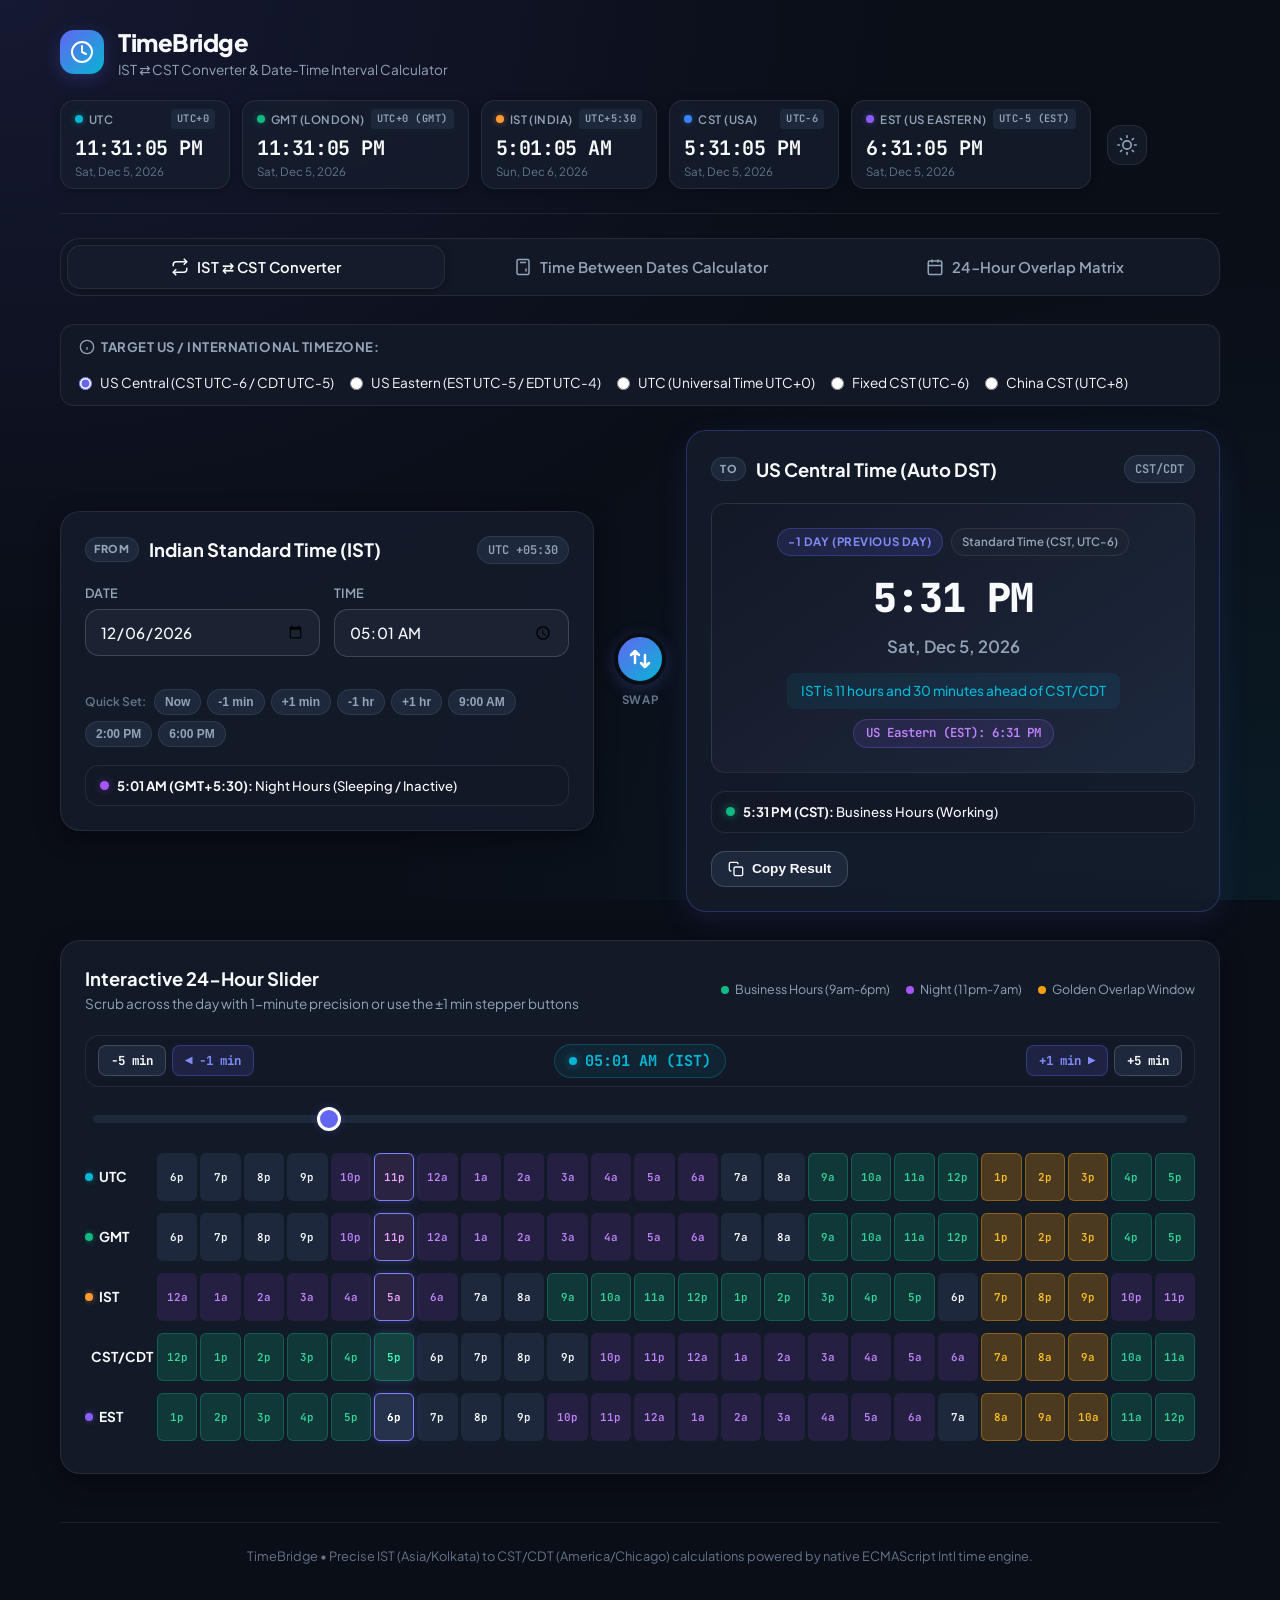
==== commit 5955eea4: "Add UTC target timezone option in converter and UTC column in 24-hour overlap matrix" ====
--- a/index.html
+++ b/index.html
@@ -139,6 +139,10 @@
             <label class="radio-label">
               <input type="radio" name="cstVariant" value="US_EST">
               <span>US Eastern (EST UTC-5 / EDT UTC-4)</span>
+            </label>
+            <label class="radio-label">
+              <input type="radio" name="cstVariant" value="UTC">
+              <span>UTC (Universal Time UTC+0)</span>
             </label>
             <label class="radio-label">
               <input type="radio" name="cstVariant" value="US_FIXED_CST">
@@ -604,6 +608,7 @@
                     <th>IST (India)</th>
                     <th>CST (Central Time)</th>
                     <th>EST (Eastern Time)</th>
+                    <th>UTC (Universal Time)</th>
                     <th>Day Offset</th>
                     <th>Meeting Suitability</th>
                     <th>Status</th>
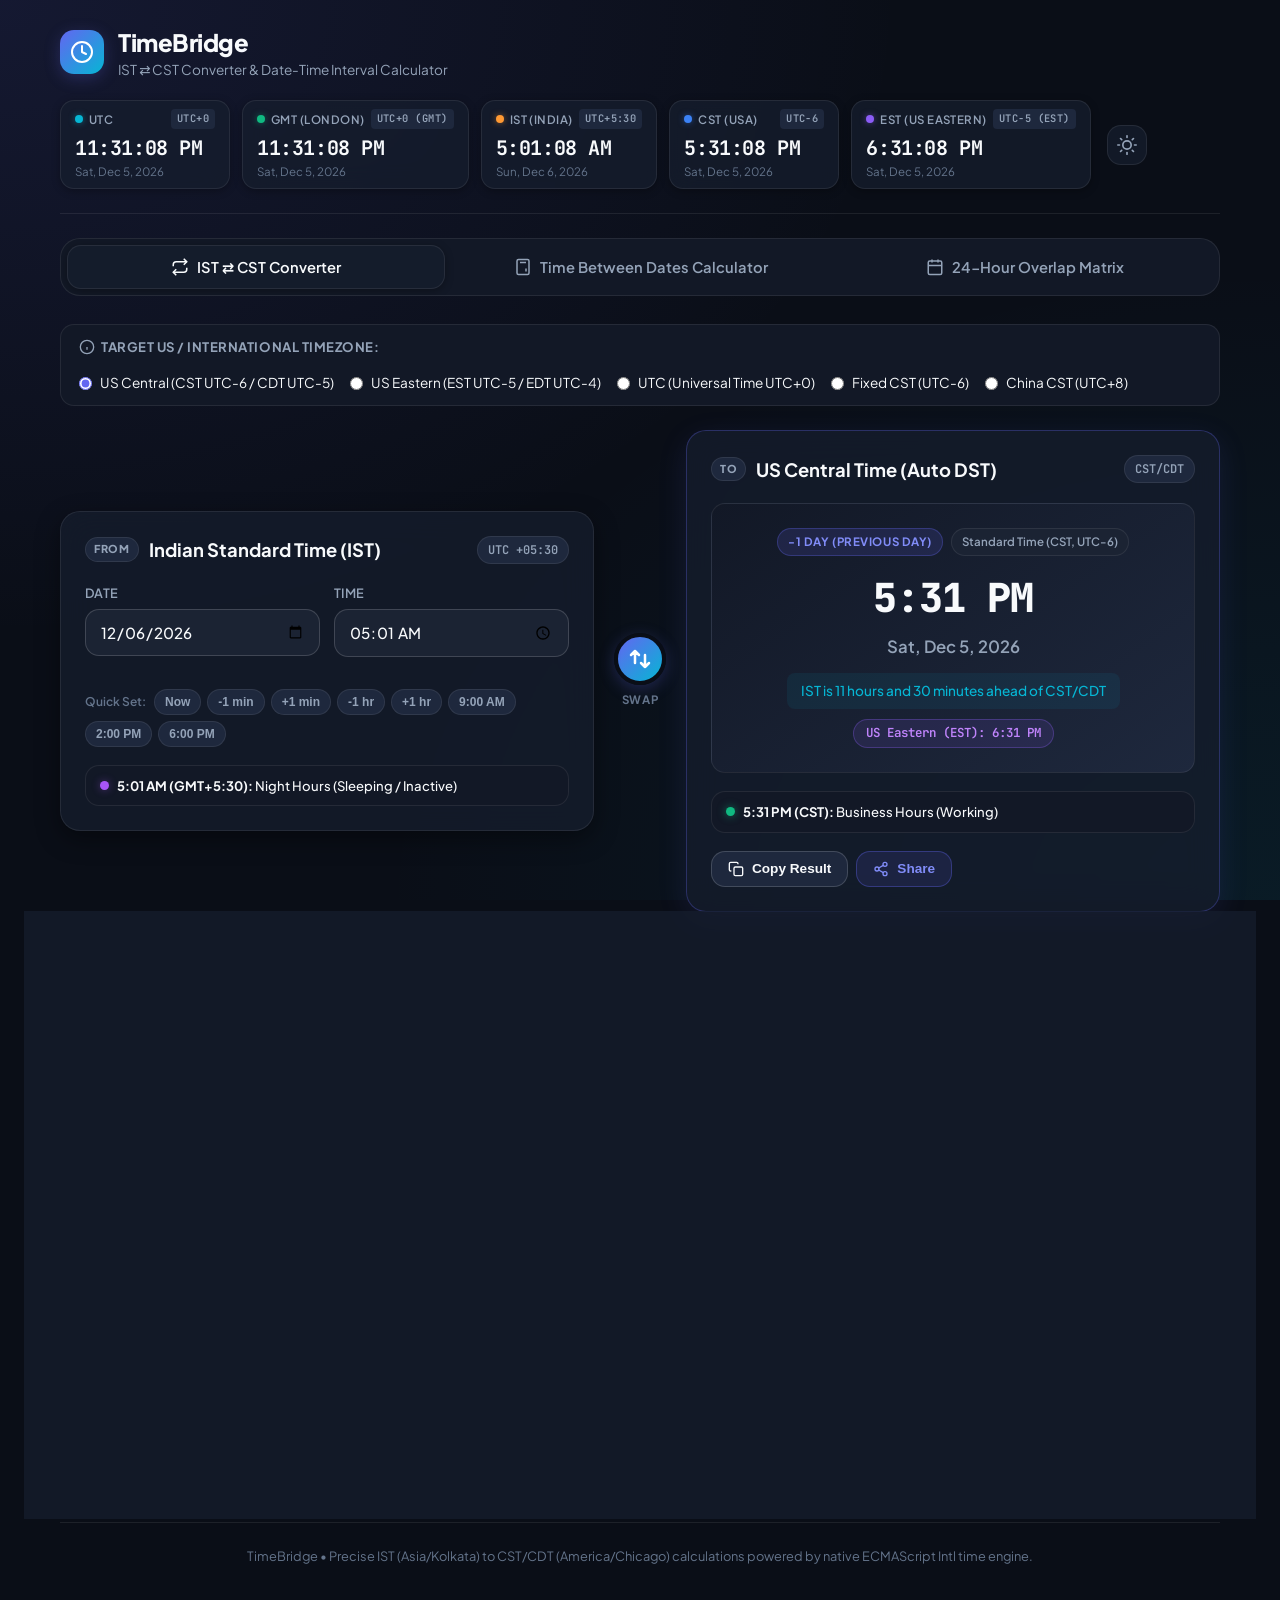
==== commit 6defa30c: "Optimize Android app experience with native bridge, haptics, share sheet, app shortcuts, and mobile " ====
--- a/index.html
+++ b/index.html
@@ -105,15 +105,18 @@
     <nav class="nav-tabs" role="tablist">
       <button class="tab-btn active" data-tab="converterTab" role="tab" aria-selected="true">
         <svg width="18" height="18" viewBox="0 0 24 24" fill="none" stroke="currentColor" stroke-width="2"><polyline points="17 1 21 5 17 9"></polyline><path d="M3 11V9a4 4 0 0 1 4-4h14"></path><polyline points="7 23 3 19 7 15"></polyline><path d="M21 13v2a4 4 0 0 1-4 4H3"></path></svg>
-        <span>IST ⇄ CST Converter</span>
+        <span class="tab-text-full">IST ⇄ CST Converter</span>
+        <span class="tab-text-short">Converter</span>
       </button>
       <button class="tab-btn" data-tab="calculatorTab" role="tab" aria-selected="false">
         <svg width="18" height="18" viewBox="0 0 24 24" fill="none" stroke="currentColor" stroke-width="2"><rect x="4" y="2" width="16" height="20" rx="2"></rect><line x1="8" y1="6" x2="16" y2="6"></line><line x1="16" y1="14" x2="16" y2="18"></line><path d="M16 10h.01"></path><path d="M12 10h.01"></path><path d="M8 10h.01"></path><path d="M12 14h.01"></path><path d="M8 14h.01"></path><path d="M12 18h.01"></path><path d="M8 18h.01"></path></svg>
-        <span>Time Between Dates Calculator</span>
+        <span class="tab-text-full">Time Between Dates Calculator</span>
+        <span class="tab-text-short">Difference</span>
       </button>
       <button class="tab-btn" data-tab="matrixTab" role="tab" aria-selected="false">
         <svg width="18" height="18" viewBox="0 0 24 24" fill="none" stroke="currentColor" stroke-width="2"><rect x="3" y="4" width="18" height="18" rx="2" ry="2"></rect><line x1="16" y1="2" x2="16" y2="6"></line><line x1="8" y1="2" x2="8" y2="6"></line><line x1="3" y1="10" x2="21" y2="10"></line></svg>
-        <span>24-Hour Overlap Matrix</span>
+        <span class="tab-text-full">24-Hour Overlap Matrix</span>
+        <span class="tab-text-short">Overlap Matrix</span>
       </button>
     </nav>
 
@@ -247,10 +250,16 @@
 
               <!-- Action buttons -->
               <div class="card-actions-row">
-                <button id="copyConvertedBtn" class="action-btn">
-                  <svg width="16" height="16" viewBox="0 0 24 24" fill="none" stroke="currentColor" stroke-width="2"><rect x="9" y="9" width="13" height="13" rx="2" ry="2"></rect><path d="M5 15H4a2 2 0 0 1-2-2V4a2 2 0 0 1 2-2h9a2 2 0 0 1 2 2v1"></path></svg>
-                  <span>Copy Result</span>
-                </button>
+                <div class="action-btn-group">
+                  <button id="copyConvertedBtn" class="action-btn" type="button">
+                    <svg width="16" height="16" viewBox="0 0 24 24" fill="none" stroke="currentColor" stroke-width="2"><rect x="9" y="9" width="13" height="13" rx="2" ry="2"></rect><path d="M5 15H4a2 2 0 0 1-2-2V4a2 2 0 0 1 2-2h9a2 2 0 0 1 2 2v1"></path></svg>
+                    <span>Copy Result</span>
+                  </button>
+                  <button id="shareConvertedBtn" class="action-btn share-btn" type="button" title="Share via WhatsApp, Slack, Teams, etc.">
+                    <svg width="16" height="16" viewBox="0 0 24 24" fill="none" stroke="currentColor" stroke-width="2" stroke-linecap="round" stroke-linejoin="round"><circle cx="18" cy="5" r="3"></circle><circle cx="6" cy="12" r="3"></circle><circle cx="18" cy="19" r="3"></circle><line x1="8.59" y1="13.51" x2="15.42" y2="17.49"></line><line x1="15.41" y1="6.51" x2="8.59" y2="10.49"></line></svg>
+                    <span>Share</span>
+                  </button>
+                </div>
                 <div class="copy-alert" id="copyAlert">Copied to clipboard!</div>
               </div>
             </div>
@@ -467,12 +476,18 @@
                 Exact duration calculated across timezones
               </div>
 
-              <!-- Copy Duration Button -->
+              <!-- Copy & Share Duration Button -->
               <div class="duration-action-row">
-                <button type="button" id="copyDurationBtn" class="action-btn duration-copy-btn">
-                  <svg width="16" height="16" viewBox="0 0 24 24" fill="none" stroke="currentColor" stroke-width="2"><rect x="9" y="9" width="13" height="13" rx="2" ry="2"></rect><path d="M5 15H4a2 2 0 0 1-2-2V4a2 2 0 0 1 2-2h9a2 2 0 0 1 2 2v1"></path></svg>
-                  <span>Copy Duration</span>
-                </button>
+                <div class="action-btn-group">
+                  <button type="button" id="copyDurationBtn" class="action-btn duration-copy-btn">
+                    <svg width="16" height="16" viewBox="0 0 24 24" fill="none" stroke="currentColor" stroke-width="2"><rect x="9" y="9" width="13" height="13" rx="2" ry="2"></rect><path d="M5 15H4a2 2 0 0 1-2-2V4a2 2 0 0 1 2-2h9a2 2 0 0 1 2 2v1"></path></svg>
+                    <span>Copy Duration</span>
+                  </button>
+                  <button type="button" id="shareDurationBtn" class="action-btn share-btn" title="Share Duration via WhatsApp, Slack, etc.">
+                    <svg width="16" height="16" viewBox="0 0 24 24" fill="none" stroke="currentColor" stroke-width="2" stroke-linecap="round" stroke-linejoin="round"><circle cx="18" cy="5" r="3"></circle><circle cx="6" cy="12" r="3"></circle><circle cx="18" cy="19" r="3"></circle><line x1="8.59" y1="13.51" x2="15.42" y2="17.49"></line><line x1="15.41" y1="6.51" x2="8.59" y2="10.49"></line></svg>
+                    <span>Share</span>
+                  </button>
+                </div>
                 <span class="copy-alert" id="durationCopyAlert">Duration copied to clipboard!</span>
               </div>
             </div>
@@ -601,6 +616,9 @@
             </div>
           </div>
           <div class="card-body">
+            <div class="mobile-swipe-hint">
+              <span>👈 Swipe horizontally to view CST, EST & UTC 👉</span>
+            </div>
             <div class="table-responsive">
               <table class="matrix-table" id="matrixTable">
                 <thead>
--- a/style.css
+++ b/style.css
@@ -4,6 +4,11 @@
    ========================================================================== */
 
 :root {
+  --safe-top: env(safe-area-inset-top, 0px);
+  --safe-bottom: env(safe-area-inset-bottom, 0px);
+  --safe-left: env(safe-area-inset-left, 0px);
+  --safe-right: env(safe-area-inset-right, 0px);
+
   /* Color Palette - Dark Theme Default */
   --bg-primary: #0a0e17;
   --bg-secondary: #121826;
@@ -75,6 +80,10 @@
   box-sizing: border-box;
   margin: 0;
   padding: 0;
+}
+
+html, body {
+  overscroll-behavior-y: none;
 }
 
 body {
@@ -89,12 +98,14 @@
     radial-gradient(at 100% 100%, rgba(6, 182, 212, 0.08) 0px, transparent 50%);
   background-attachment: fixed;
   transition: background-color 0.3s ease, color 0.3s ease;
+  touch-action: manipulation;
+  -webkit-tap-highlight-color: transparent;
 }
 
 .app-container {
   max-width: 1200px;
   margin: 0 auto;
-  padding: 24px 20px 48px;
+  padding: max(24px, var(--safe-top)) max(20px, var(--safe-right)) max(48px, var(--safe-bottom)) max(20px, var(--safe-left));
 }
 
 /* ==========================================================================
@@ -1285,3 +1296,254 @@
 .mt-2 {
   margin-top: 8px;
 }
+
+/* ==========================================================================
+   Mobile & Touch UX Optimizations (Android / Responsive)
+   ========================================================================== */
+
+/* Active tap feedback */
+button:active, 
+.action-btn:active, 
+.stepper-btn:active, 
+.tab-btn:active,
+.quick-btn:active {
+  transform: scale(0.96);
+}
+
+/* Action button grouping */
+.action-btn-group {
+  display: flex;
+  align-items: center;
+  gap: 8px;
+  flex-wrap: wrap;
+}
+
+.share-btn {
+  background: rgba(99, 102, 241, 0.12);
+  border-color: rgba(99, 102, 241, 0.35);
+  color: var(--accent-indigo);
+}
+
+.share-btn:hover {
+  background: var(--primary);
+  color: #ffffff;
+  border-color: var(--primary);
+  box-shadow: 0 0 12px var(--primary-glow);
+}
+
+/* Tab responsive label text */
+.tab-text-short {
+  display: none;
+}
+
+/* Mobile swipe hint */
+.mobile-swipe-hint {
+  display: none;
+  font-size: 0.72rem;
+  font-weight: 600;
+  color: var(--text-muted);
+  text-align: center;
+  margin-bottom: 8px;
+  padding: 4px 8px;
+  background: var(--bg-secondary);
+  border-radius: var(--radius-sm);
+  border: 1px dashed var(--border-subtle);
+}
+
+@media (max-width: 768px) {
+  .app-container {
+    padding: max(14px, var(--safe-top)) max(12px, var(--safe-right)) max(32px, var(--safe-bottom)) max(12px, var(--safe-left));
+  }
+
+  .app-header {
+    flex-direction: column;
+    align-items: stretch;
+    gap: 14px;
+    padding-bottom: 16px;
+    margin-bottom: 16px;
+  }
+
+  .header-actions {
+    width: 100%;
+    justify-content: space-between;
+  }
+
+  /* Horizontal World Clock Ticker with snap */
+  .live-clocks {
+    width: 100%;
+    overflow-x: auto;
+    flex-wrap: nowrap;
+    padding-bottom: 8px;
+    -webkit-overflow-scrolling: touch;
+    scroll-snap-type: x mandatory;
+    scrollbar-width: none;
+  }
+
+  .live-clocks::-webkit-scrollbar {
+    display: none;
+  }
+
+  .clock-card {
+    min-width: 145px;
+    flex-shrink: 0;
+    scroll-snap-align: start;
+    padding: 8px 12px;
+  }
+
+  .clock-time {
+    font-size: 1.15rem;
+  }
+
+  /* Navigation Tabs */
+  .nav-tabs {
+    gap: 4px;
+    padding: 4px;
+    border-radius: var(--radius-md);
+    margin-bottom: 18px;
+    overflow-x: auto;
+    -webkit-overflow-scrolling: touch;
+    scrollbar-width: none;
+  }
+
+  .nav-tabs::-webkit-scrollbar {
+    display: none;
+  }
+
+  .tab-btn {
+    padding: 10px 12px;
+    font-size: 0.82rem;
+    gap: 6px;
+    min-height: 42px;
+  }
+
+  .tab-btn svg {
+    width: 16px;
+    height: 16px;
+    flex-shrink: 0;
+  }
+
+  .tab-text-full {
+    display: none;
+  }
+
+  .tab-text-short {
+    display: inline;
+  }
+
+  /* Big Display Time */
+  .big-time-display {
+    font-size: clamp(2rem, 8vw, 2.5rem);
+  }
+
+  /* 24-Hour Slider Stepper Controls */
+  .slider-controls-bar {
+    flex-direction: column;
+    align-items: stretch;
+    gap: 10px;
+    padding: 10px;
+  }
+
+  .stepper-group {
+    display: flex;
+    justify-content: space-between;
+    width: 100%;
+    gap: 8px;
+  }
+
+  .stepper-btn {
+    flex: 1;
+    text-align: center;
+    padding: 10px 8px;
+    font-size: 0.82rem;
+    min-height: 40px;
+  }
+
+  .scrub-current-badge {
+    width: 100%;
+    justify-content: center;
+    font-size: 1.05rem;
+    padding: 8px 16px;
+  }
+
+  .time-range-slider {
+    height: 12px;
+  }
+
+  .time-range-slider::-webkit-slider-thumb {
+    width: 28px;
+    height: 28px;
+  }
+
+  /* Sticky first column in Overlap Matrix for mobile readability */
+  .matrix-table th:first-child,
+  .matrix-table td:first-child {
+    position: sticky;
+    left: 0;
+    background: var(--bg-card);
+    z-index: 2;
+    box-shadow: 2px 0 6px rgba(0, 0, 0, 0.25);
+  }
+
+  body.theme-light .matrix-table th:first-child,
+  body.theme-light .matrix-table td:first-child {
+    background: #ffffff;
+    box-shadow: 2px 0 6px rgba(0, 0, 0, 0.08);
+  }
+
+  .mobile-swipe-hint {
+    display: block;
+  }
+
+  /* Quick presets buttons touch target */
+  .quick-btn {
+    padding: 8px 12px;
+    font-size: 0.78rem;
+    min-height: 38px;
+  }
+
+  /* Stat cards grid */
+  .stat-cards-grid {
+    grid-template-columns: repeat(2, 1fr);
+    gap: 10px;
+  }
+
+  .stat-card {
+    padding: 10px;
+  }
+
+  .stat-value {
+    font-size: 1.15rem;
+  }
+}
+
+@media (max-width: 480px) {
+  .brand-title {
+    font-size: 1.3rem;
+  }
+
+  .stat-cards-grid {
+    grid-template-columns: 1fr;
+  }
+
+  .hero-numbers-wrap {
+    gap: 8px;
+  }
+
+  .hero-num-block .num {
+    font-size: 2.2rem;
+  }
+
+  .cst-config-strip {
+    flex-direction: column;
+    align-items: flex-start;
+    gap: 10px;
+  }
+
+  .config-options {
+    width: 100%;
+  }
+
+  .radio-label {
+    min-height: 36px;
+  }
+}
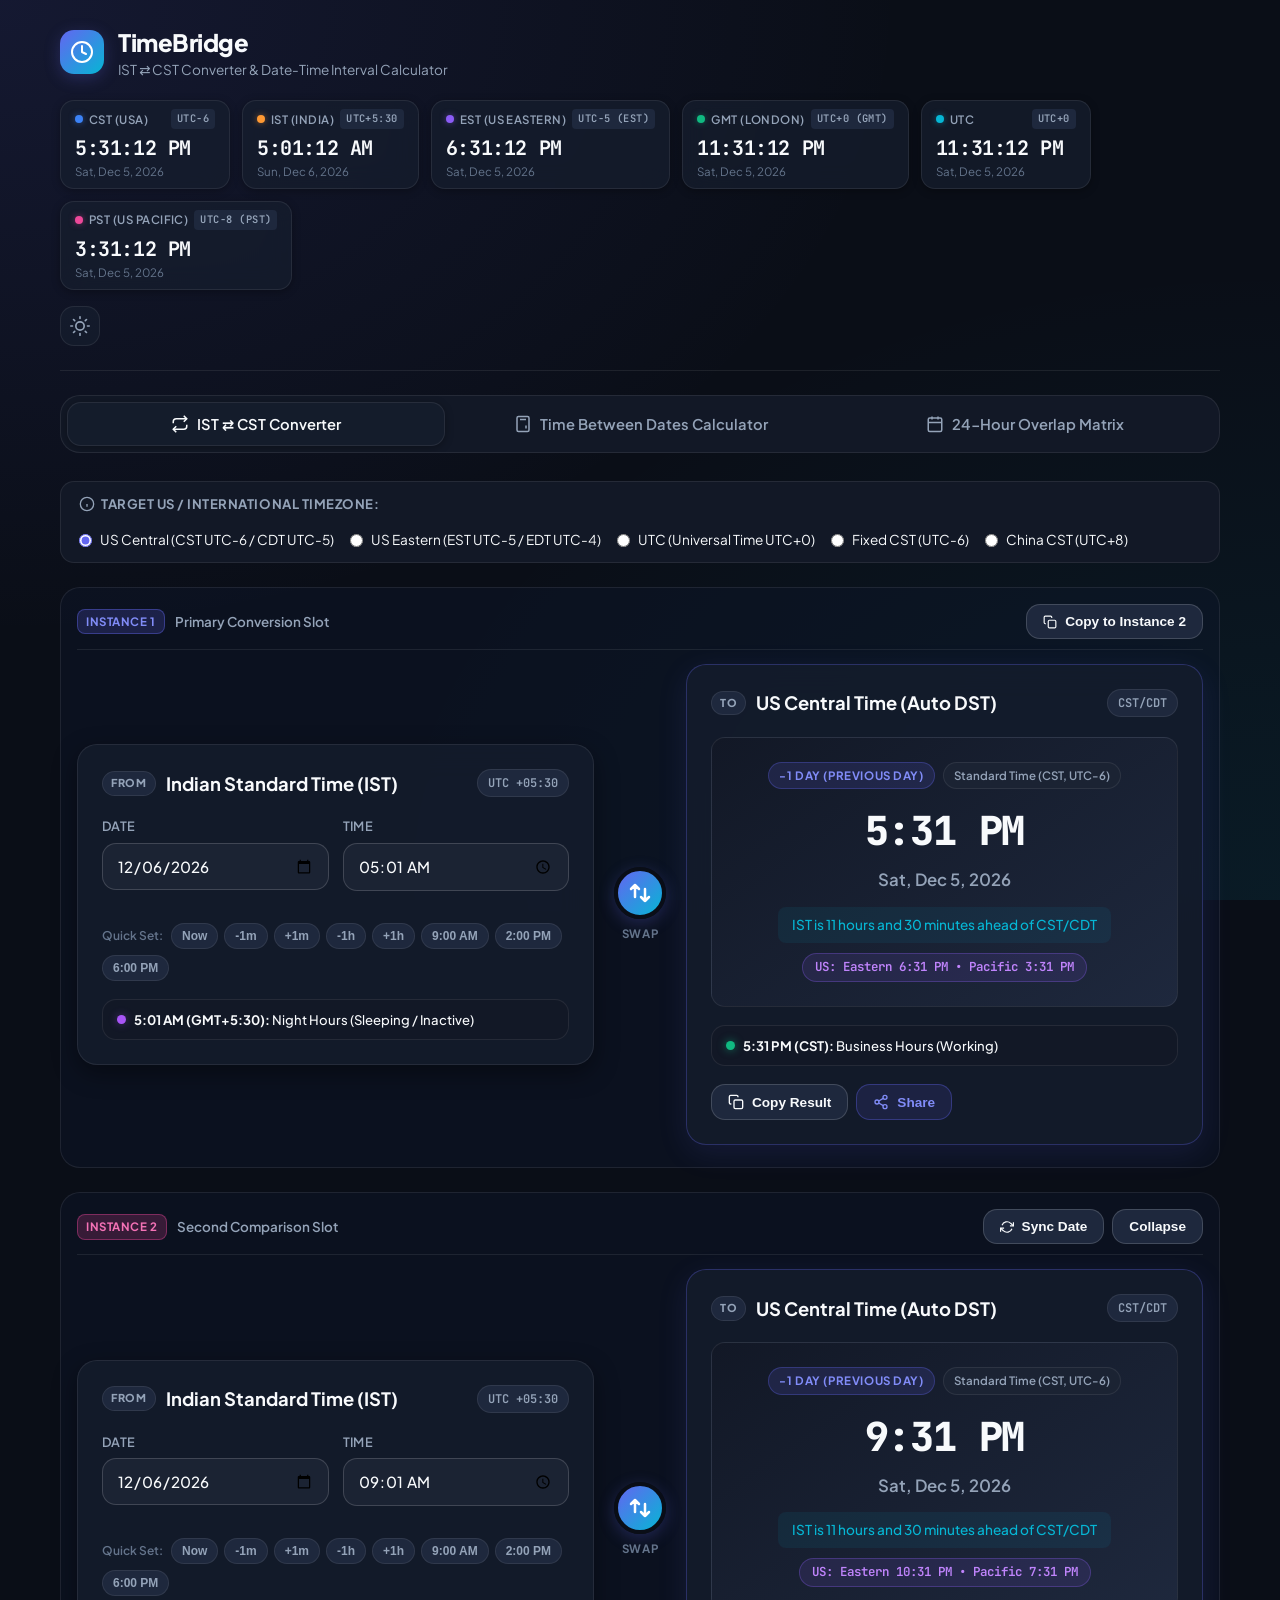
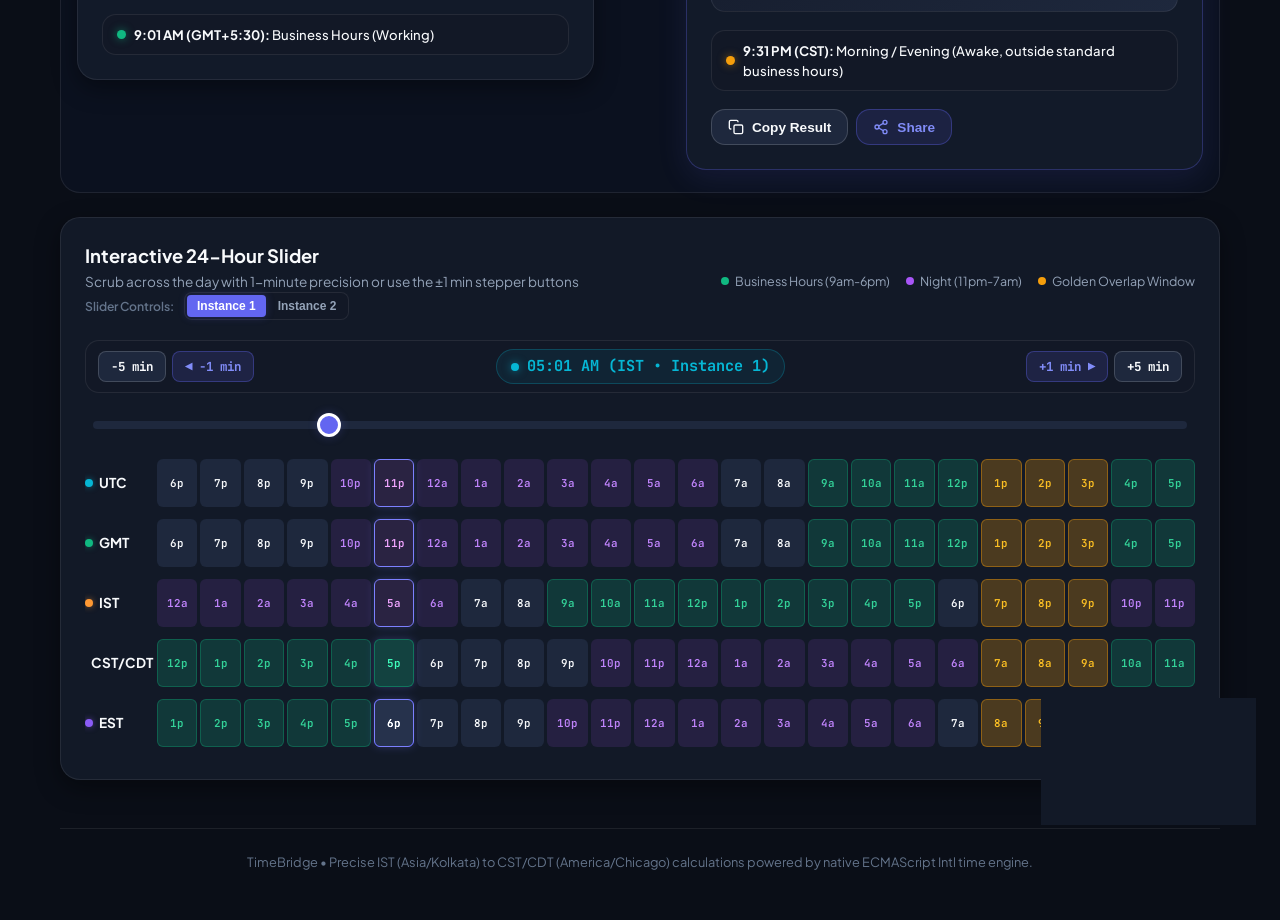
==== commit a532ba8e: "Reorder top timezones (CST, IST, EST, GMT, UTC, PST), add second converter instance, and ensure andr" ====
--- a/index.html
+++ b/index.html
@@ -38,7 +38,51 @@
       <div class="header-actions">
         <!-- Live Clocks -->
         <div class="live-clocks">
-          <!-- UTC Clock Tile -->
+          <!-- 1. CST Clock Tile -->
+          <div class="clock-card" id="cstClockCard">
+            <div class="clock-label">
+              <span class="flag-dot us"></span>
+              <span class="tz-code" id="cstLabelCode">CST (US Central)</span>
+              <span class="utc-badge" id="cstOffsetBadge">UTC-6</span>
+            </div>
+            <div class="clock-time" id="cstLiveTime">--:--:--</div>
+            <div class="clock-date" id="cstLiveDate">Loading date...</div>
+          </div>
+
+          <!-- 2. IST Clock Tile -->
+          <div class="clock-card" id="istClockCard">
+            <div class="clock-label">
+              <span class="flag-dot in"></span>
+              <span class="tz-code">IST (India)</span>
+              <span class="utc-badge">UTC+5:30</span>
+            </div>
+            <div class="clock-time" id="istLiveTime">--:--:--</div>
+            <div class="clock-date" id="istLiveDate">Loading date...</div>
+          </div>
+
+          <!-- 3. EST Clock Tile -->
+          <div class="clock-card" id="estClockCard">
+            <div class="clock-label">
+              <span class="flag-dot est"></span>
+              <span class="tz-code" id="estLabelCode">EST (US Eastern)</span>
+              <span class="utc-badge" id="estOffsetBadge">UTC-5</span>
+            </div>
+            <div class="clock-time" id="estLiveTime">--:--:--</div>
+            <div class="clock-date" id="estLiveDate">Loading date...</div>
+          </div>
+
+          <!-- 4. GMT Clock Tile -->
+          <div class="clock-card" id="gmtClockCard">
+            <div class="clock-label">
+              <span class="flag-dot gmt"></span>
+              <span class="tz-code">GMT (London)</span>
+              <span class="utc-badge" id="gmtOffsetBadge">UTC+0</span>
+            </div>
+            <div class="clock-time" id="gmtLiveTime">--:--:--</div>
+            <div class="clock-date" id="gmtLiveDate">Loading date...</div>
+          </div>
+
+          <!-- 5. UTC Clock Tile -->
           <div class="clock-card" id="utcClockCard">
             <div class="clock-label">
               <span class="flag-dot utc"></span>
@@ -49,48 +93,15 @@
             <div class="clock-date" id="utcLiveDate">Loading date...</div>
           </div>
 
-          <!-- GMT Clock Tile -->
-          <div class="clock-card" id="gmtClockCard">
+          <!-- 6. PST Clock Tile -->
+          <div class="clock-card" id="pstClockCard">
             <div class="clock-label">
-              <span class="flag-dot gmt"></span>
-              <span class="tz-code">GMT (London)</span>
-              <span class="utc-badge" id="gmtOffsetBadge">UTC+0</span>
-            </div>
-            <div class="clock-time" id="gmtLiveTime">--:--:--</div>
-            <div class="clock-date" id="gmtLiveDate">Loading date...</div>
-          </div>
-
-          <!-- IST Clock Tile -->
-          <div class="clock-card" id="istClockCard">
-            <div class="clock-label">
-              <span class="flag-dot in"></span>
-              <span class="tz-code">IST (India)</span>
-              <span class="utc-badge">UTC+5:30</span>
-            </div>
-            <div class="clock-time" id="istLiveTime">--:--:--</div>
-            <div class="clock-date" id="istLiveDate">Loading date...</div>
-          </div>
-
-          <!-- CST Clock Tile -->
-          <div class="clock-card" id="cstClockCard">
-            <div class="clock-label">
-              <span class="flag-dot us"></span>
-              <span class="tz-code" id="cstLabelCode">CST (US Central)</span>
-              <span class="utc-badge" id="cstOffsetBadge">UTC-6</span>
-            </div>
-            <div class="clock-time" id="cstLiveTime">--:--:--</div>
-            <div class="clock-date" id="cstLiveDate">Loading date...</div>
-          </div>
-
-          <!-- EST Clock Tile -->
-          <div class="clock-card" id="estClockCard">
-            <div class="clock-label">
-              <span class="flag-dot est"></span>
-              <span class="tz-code" id="estLabelCode">EST (US Eastern)</span>
-              <span class="utc-badge" id="estOffsetBadge">UTC-5</span>
-            </div>
-            <div class="clock-time" id="estLiveTime">--:--:--</div>
-            <div class="clock-date" id="estLiveDate">Loading date...</div>
+              <span class="flag-dot pst"></span>
+              <span class="tz-code" id="pstLabelCode">PST (US Pacific)</span>
+              <span class="utc-badge" id="pstOffsetBadge">UTC-8</span>
+            </div>
+            <div class="clock-time" id="pstLiveTime">--:--:--</div>
+            <div class="clock-date" id="pstLiveDate">Loading date...</div>
           </div>
         </div>
 
@@ -158,109 +169,255 @@
           </div>
         </div>
 
-        <div class="converter-grid">
-          <!-- Source Input Box -->
-          <div class="card converter-card" id="sourceCard">
-            <div class="card-header">
-              <div class="card-title-group">
-                <span class="direction-tag" id="sourceTag">FROM</span>
-                <h3 class="card-title" id="sourceTitle">Indian Standard Time (IST)</h3>
-              </div>
-              <span class="badge" id="sourceOffsetBadge">UTC +05:30</span>
-            </div>
-
-            <div class="card-body">
-              <div class="input-row">
-                <div class="form-group flex-1">
-                  <label for="convDate">Date</label>
-                  <input type="date" id="convDate" class="form-input">
-                </div>
-                <div class="form-group flex-1">
-                  <label for="convTime">Time</label>
-                  <input type="time" id="convTime" class="form-input" step="60">
-                </div>
-              </div>
-
-              <!-- Quick Time Preset Chips -->
-              <div class="chip-group">
-                <span class="chip-label">Quick Set:</span>
-                <button type="button" class="chip-btn" id="btnSetNow">Now</button>
-                <button type="button" class="chip-btn" id="btnSub1m" title="Decrement 1 minute">-1 min</button>
-                <button type="button" class="chip-btn" id="btnAdd1m" title="Increment 1 minute">+1 min</button>
-                <button type="button" class="chip-btn" id="btnSub1h">-1 hr</button>
-                <button type="button" class="chip-btn" id="btnAdd1h">+1 hr</button>
-                <button type="button" class="chip-btn" id="btnMorning9">9:00 AM</button>
-                <button type="button" class="chip-btn" id="btnAfternoon2">2:00 PM</button>
-                <button type="button" class="chip-btn" id="btnEvening6">6:00 PM</button>
-              </div>
-
-              <!-- Working Hours status for source -->
-              <div class="work-status-banner" id="sourceWorkStatus">
-                <span class="status-indicator"></span>
-                <span class="status-text">Checking business hours...</span>
-              </div>
-            </div>
-          </div>
-
-          <!-- Swap Button in the center -->
-          <div class="converter-swap-wrapper">
-            <button id="swapDirectionBtn" class="swap-btn" title="Swap Conversion Direction (IST ⇄ CST)">
-              <svg width="24" height="24" viewBox="0 0 24 24" fill="none" stroke="currentColor" stroke-width="2.5" stroke-linecap="round" stroke-linejoin="round">
-                <path d="M7 16V4M7 4L3 8M7 4L11 8M17 8V20M17 20L21 16M17 20L13 16"/>
-              </svg>
-            </button>
-            <span class="swap-caption">Swap</span>
-          </div>
-
-          <!-- Target Output Box -->
-          <div class="card converter-card highlight-card" id="targetCard">
-            <div class="card-header">
-              <div class="card-title-group">
-                <span class="direction-tag" id="targetTag">TO</span>
-                <h3 class="card-title" id="targetTitle">Central Standard Time (CST)</h3>
-              </div>
-              <span class="badge" id="targetOffsetBadge">UTC -06:00</span>
-            </div>
-
-            <div class="card-body">
-              <div class="converted-result-box">
-                <div class="result-day-badge-wrap">
-                  <span class="day-rel-badge" id="dayRelativeBadge">Same Day</span>
-                  <span class="dst-pill" id="dstIndicatorPill">Standard Time (CST)</span>
-                </div>
-
-                <div class="big-time-display" id="targetTimeResult">10:23 AM</div>
-                <div class="big-date-display" id="targetDateResult">Friday, Nov 13, 2026</div>
-
-                <div class="offset-summary" id="offsetSummaryText">
-                  IST is 11 hours and 30 minutes ahead of CST
-                </div>
-
-                <!-- Companion US Timezone Display -->
-                <div class="secondary-tz-wrap" style="margin-top: 10px;">
-                  <span class="secondary-tz-pill" id="secondaryTzPill">US Eastern (EST): 11:23 AM</span>
-                </div>
-              </div>
-
-              <!-- Working Hours status for target -->
-              <div class="work-status-banner" id="targetWorkStatus">
-                <span class="status-indicator"></span>
-                <span class="status-text">Checking business hours...</span>
-              </div>
-
-              <!-- Action buttons -->
-              <div class="card-actions-row">
-                <div class="action-btn-group">
-                  <button id="copyConvertedBtn" class="action-btn" type="button">
-                    <svg width="16" height="16" viewBox="0 0 24 24" fill="none" stroke="currentColor" stroke-width="2"><rect x="9" y="9" width="13" height="13" rx="2" ry="2"></rect><path d="M5 15H4a2 2 0 0 1-2-2V4a2 2 0 0 1 2-2h9a2 2 0 0 1 2 2v1"></path></svg>
-                    <span>Copy Result</span>
-                  </button>
-                  <button id="shareConvertedBtn" class="action-btn share-btn" type="button" title="Share via WhatsApp, Slack, Teams, etc.">
-                    <svg width="16" height="16" viewBox="0 0 24 24" fill="none" stroke="currentColor" stroke-width="2" stroke-linecap="round" stroke-linejoin="round"><circle cx="18" cy="5" r="3"></circle><circle cx="6" cy="12" r="3"></circle><circle cx="18" cy="19" r="3"></circle><line x1="8.59" y1="13.51" x2="15.42" y2="17.49"></line><line x1="15.41" y1="6.51" x2="8.59" y2="10.49"></line></svg>
-                    <span>Share</span>
-                  </button>
-                </div>
-                <div class="copy-alert" id="copyAlert">Copied to clipboard!</div>
+        <!-- Converter Instances Container -->
+        <div class="converter-instances-container">
+          <!-- ==================== INSTANCE 1 ==================== -->
+          <div class="converter-instance-block" id="instanceBlock1">
+            <div class="instance-title-bar">
+              <div class="instance-badge-group">
+                <span class="instance-chip primary">Instance 1</span>
+                <span class="instance-desc">Primary Conversion Slot</span>
+              </div>
+              <div class="instance-actions">
+                <button type="button" class="action-btn small-btn" id="btnSyncInstance2To1" title="Copy Date & Time to Instance 2">
+                  <svg width="14" height="14" viewBox="0 0 24 24" fill="none" stroke="currentColor" stroke-width="2"><rect x="9" y="9" width="13" height="13" rx="2" ry="2"></rect><path d="M5 15H4a2 2 0 0 1-2-2V4a2 2 0 0 1 2-2h9a2 2 0 0 1 2 2v1"></path></svg>
+                  <span>Copy to Instance 2</span>
+                </button>
+              </div>
+            </div>
+
+            <div class="converter-grid">
+              <!-- Source Input Box (Instance 1) -->
+              <div class="card converter-card" id="sourceCard">
+                <div class="card-header">
+                  <div class="card-title-group">
+                    <span class="direction-tag" id="sourceTag">FROM</span>
+                    <h3 class="card-title" id="sourceTitle">Indian Standard Time (IST)</h3>
+                  </div>
+                  <span class="badge" id="sourceOffsetBadge">UTC +05:30</span>
+                </div>
+
+                <div class="card-body">
+                  <div class="input-row">
+                    <div class="form-group flex-1">
+                      <label for="convDate">Date</label>
+                      <input type="date" id="convDate" class="form-input">
+                    </div>
+                    <div class="form-group flex-1">
+                      <label for="convTime">Time</label>
+                      <input type="time" id="convTime" class="form-input" step="60">
+                    </div>
+                  </div>
+
+                  <!-- Quick Time Preset Chips -->
+                  <div class="chip-group">
+                    <span class="chip-label">Quick Set:</span>
+                    <button type="button" class="chip-btn" id="btnSetNow">Now</button>
+                    <button type="button" class="chip-btn" id="btnSub1m" title="Decrement 1 minute">-1m</button>
+                    <button type="button" class="chip-btn" id="btnAdd1m" title="Increment 1 minute">+1m</button>
+                    <button type="button" class="chip-btn" id="btnSub1h">-1h</button>
+                    <button type="button" class="chip-btn" id="btnAdd1h">+1h</button>
+                    <button type="button" class="chip-btn" id="btnMorning9">9:00 AM</button>
+                    <button type="button" class="chip-btn" id="btnAfternoon2">2:00 PM</button>
+                    <button type="button" class="chip-btn" id="btnEvening6">6:00 PM</button>
+                  </div>
+
+                  <!-- Working Hours status for source -->
+                  <div class="work-status-banner" id="sourceWorkStatus">
+                    <span class="status-indicator"></span>
+                    <span class="status-text">Checking business hours...</span>
+                  </div>
+                </div>
+              </div>
+
+              <!-- Swap Button in the center (Instance 1) -->
+              <div class="converter-swap-wrapper">
+                <button id="swapDirectionBtn" class="swap-btn" title="Swap Conversion Direction (IST ⇄ CST)">
+                  <svg width="24" height="24" viewBox="0 0 24 24" fill="none" stroke="currentColor" stroke-width="2.5" stroke-linecap="round" stroke-linejoin="round">
+                    <path d="M7 16V4M7 4L3 8M7 4L11 8M17 8V20M17 20L21 16M17 20L13 16"/>
+                  </svg>
+                </button>
+                <span class="swap-caption">Swap</span>
+              </div>
+
+              <!-- Target Output Box (Instance 1) -->
+              <div class="card converter-card highlight-card" id="targetCard">
+                <div class="card-header">
+                  <div class="card-title-group">
+                    <span class="direction-tag" id="targetTag">TO</span>
+                    <h3 class="card-title" id="targetTitle">Central Standard Time (CST)</h3>
+                  </div>
+                  <span class="badge" id="targetOffsetBadge">UTC -06:00</span>
+                </div>
+
+                <div class="card-body">
+                  <div class="converted-result-box">
+                    <div class="result-day-badge-wrap">
+                      <span class="day-rel-badge" id="dayRelativeBadge">Same Day</span>
+                      <span class="dst-pill" id="dstIndicatorPill">Standard Time (CST)</span>
+                    </div>
+
+                    <div class="big-time-display" id="targetTimeResult">10:23 AM</div>
+                    <div class="big-date-display" id="targetDateResult">Friday, Nov 13, 2026</div>
+
+                    <div class="offset-summary" id="offsetSummaryText">
+                      IST is 11 hours and 30 minutes ahead of CST
+                    </div>
+
+                    <!-- Companion US Timezone Display -->
+                    <div class="secondary-tz-wrap" style="margin-top: 10px;">
+                      <span class="secondary-tz-pill" id="secondaryTzPill">US Eastern (EST): 11:23 AM</span>
+                    </div>
+                  </div>
+
+                  <!-- Working Hours status for target -->
+                  <div class="work-status-banner" id="targetWorkStatus">
+                    <span class="status-indicator"></span>
+                    <span class="status-text">Checking business hours...</span>
+                  </div>
+
+                  <!-- Action buttons -->
+                  <div class="card-actions-row">
+                    <div class="action-btn-group">
+                      <button id="copyConvertedBtn" class="action-btn" type="button">
+                        <svg width="16" height="16" viewBox="0 0 24 24" fill="none" stroke="currentColor" stroke-width="2"><rect x="9" y="9" width="13" height="13" rx="2" ry="2"></rect><path d="M5 15H4a2 2 0 0 1-2-2V4a2 2 0 0 1 2-2h9a2 2 0 0 1 2 2v1"></path></svg>
+                        <span>Copy Result</span>
+                      </button>
+                      <button id="shareConvertedBtn" class="action-btn share-btn" type="button" title="Share via WhatsApp, Slack, Teams, etc.">
+                        <svg width="16" height="16" viewBox="0 0 24 24" fill="none" stroke="currentColor" stroke-width="2" stroke-linecap="round" stroke-linejoin="round"><circle cx="18" cy="5" r="3"></circle><circle cx="6" cy="12" r="3"></circle><circle cx="18" cy="19" r="3"></circle><line x1="8.59" y1="13.51" x2="15.42" y2="17.49"></line><line x1="15.41" y1="6.51" x2="8.59" y2="10.49"></line></svg>
+                        <span>Share</span>
+                      </button>
+                    </div>
+                    <div class="copy-alert" id="copyAlert">Copied to clipboard!</div>
+                  </div>
+                </div>
+              </div>
+            </div>
+          </div>
+
+          <!-- ==================== INSTANCE 2 ==================== -->
+          <div class="converter-instance-block" id="instanceBlock2">
+            <div class="instance-title-bar">
+              <div class="instance-badge-group">
+                <span class="instance-chip secondary">Instance 2</span>
+                <span class="instance-desc">Second Comparison Slot</span>
+              </div>
+              <div class="instance-actions">
+                <button type="button" class="action-btn small-btn" id="btnSyncDate2" title="Match date from Instance 1">
+                  <svg width="14" height="14" viewBox="0 0 24 24" fill="none" stroke="currentColor" stroke-width="2"><polyline points="23 4 23 10 17 10"></polyline><polyline points="1 20 1 14 7 14"></polyline><path d="M3.51 9a9 9 0 0 1 14.85-3.36L23 10M1 14l4.64 4.36A9 9 0 0 0 20.49 15"></path></svg>
+                  <span>Sync Date</span>
+                </button>
+                <button type="button" class="action-btn small-btn" id="btnToggleInstance2" title="Collapse or Expand Instance 2">
+                  <span id="toggleInstance2Text">Collapse</span>
+                </button>
+              </div>
+            </div>
+
+            <div class="converter-grid">
+              <!-- Source Input Box (Instance 2) -->
+              <div class="card converter-card" id="sourceCard2">
+                <div class="card-header">
+                  <div class="card-title-group">
+                    <span class="direction-tag" id="sourceTag2">FROM</span>
+                    <h3 class="card-title" id="sourceTitle2">Indian Standard Time (IST)</h3>
+                  </div>
+                  <span class="badge" id="sourceOffsetBadge2">UTC +05:30</span>
+                </div>
+
+                <div class="card-body">
+                  <div class="input-row">
+                    <div class="form-group flex-1">
+                      <label for="convDate2">Date</label>
+                      <input type="date" id="convDate2" class="form-input">
+                    </div>
+                    <div class="form-group flex-1">
+                      <label for="convTime2">Time</label>
+                      <input type="time" id="convTime2" class="form-input" step="60">
+                    </div>
+                  </div>
+
+                  <!-- Quick Time Preset Chips (Instance 2) -->
+                  <div class="chip-group">
+                    <span class="chip-label">Quick Set:</span>
+                    <button type="button" class="chip-btn" id="btnSetNow2">Now</button>
+                    <button type="button" class="chip-btn" id="btnSub1m2" title="Decrement 1 minute">-1m</button>
+                    <button type="button" class="chip-btn" id="btnAdd1m2" title="Increment 1 minute">+1m</button>
+                    <button type="button" class="chip-btn" id="btnSub1h2">-1h</button>
+                    <button type="button" class="chip-btn" id="btnAdd1h2">+1h</button>
+                    <button type="button" class="chip-btn" id="btnMorning9_2">9:00 AM</button>
+                    <button type="button" class="chip-btn" id="btnAfternoon2_2">2:00 PM</button>
+                    <button type="button" class="chip-btn" id="btnEvening6_2">6:00 PM</button>
+                  </div>
+
+                  <!-- Working Hours status for source (Instance 2) -->
+                  <div class="work-status-banner" id="sourceWorkStatus2">
+                    <span class="status-indicator"></span>
+                    <span class="status-text">Checking business hours...</span>
+                  </div>
+                </div>
+              </div>
+
+              <!-- Swap Button in the center (Instance 2) -->
+              <div class="converter-swap-wrapper">
+                <button id="swapDirectionBtn2" class="swap-btn" title="Swap Conversion Direction (Instance 2)">
+                  <svg width="24" height="24" viewBox="0 0 24 24" fill="none" stroke="currentColor" stroke-width="2.5" stroke-linecap="round" stroke-linejoin="round">
+                    <path d="M7 16V4M7 4L3 8M7 4L11 8M17 8V20M17 20L21 16M17 20L13 16"/>
+                  </svg>
+                </button>
+                <span class="swap-caption">Swap</span>
+              </div>
+
+              <!-- Target Output Box (Instance 2) -->
+              <div class="card converter-card highlight-card" id="targetCard2">
+                <div class="card-header">
+                  <div class="card-title-group">
+                    <span class="direction-tag" id="targetTag2">TO</span>
+                    <h3 class="card-title" id="targetTitle2">Central Standard Time (CST)</h3>
+                  </div>
+                  <span class="badge" id="targetOffsetBadge2">UTC -06:00</span>
+                </div>
+
+                <div class="card-body">
+                  <div class="converted-result-box">
+                    <div class="result-day-badge-wrap">
+                      <span class="day-rel-badge" id="dayRelativeBadge2">Same Day</span>
+                      <span class="dst-pill" id="dstIndicatorPill2">Standard Time (CST)</span>
+                    </div>
+
+                    <div class="big-time-display" id="targetTimeResult2">--:--</div>
+                    <div class="big-date-display" id="targetDateResult2">--</div>
+
+                    <div class="offset-summary" id="offsetSummaryText2">
+                      --
+                    </div>
+
+                    <!-- Companion US Timezone Display -->
+                    <div class="secondary-tz-wrap" style="margin-top: 10px;">
+                      <span class="secondary-tz-pill" id="secondaryTzPill2">--</span>
+                    </div>
+                  </div>
+
+                  <!-- Working Hours status for target (Instance 2) -->
+                  <div class="work-status-banner" id="targetWorkStatus2">
+                    <span class="status-indicator"></span>
+                    <span class="status-text">Checking business hours...</span>
+                  </div>
+
+                  <!-- Action buttons (Instance 2) -->
+                  <div class="card-actions-row">
+                    <div class="action-btn-group">
+                      <button id="copyConvertedBtn2" class="action-btn" type="button">
+                        <svg width="16" height="16" viewBox="0 0 24 24" fill="none" stroke="currentColor" stroke-width="2"><rect x="9" y="9" width="13" height="13" rx="2" ry="2"></rect><path d="M5 15H4a2 2 0 0 1-2-2V4a2 2 0 0 1 2-2h9a2 2 0 0 1 2 2v1"></path></svg>
+                        <span>Copy Result</span>
+                      </button>
+                      <button id="shareConvertedBtn2" class="action-btn share-btn" type="button" title="Share Instance 2">
+                        <svg width="16" height="16" viewBox="0 0 24 24" fill="none" stroke="currentColor" stroke-width="2" stroke-linecap="round" stroke-linejoin="round"><circle cx="18" cy="5" r="3"></circle><circle cx="6" cy="12" r="3"></circle><circle cx="18" cy="19" r="3"></circle><line x1="8.59" y1="13.51" x2="15.42" y2="17.49"></line><line x1="15.41" y1="6.51" x2="8.59" y2="10.49"></line></svg>
+                        <span>Share</span>
+                      </button>
+                    </div>
+                    <div class="copy-alert" id="copyAlert2">Copied to clipboard!</div>
+                  </div>
+                </div>
               </div>
             </div>
           </div>
@@ -272,6 +429,13 @@
             <div>
               <h3 class="card-title">Interactive 24-Hour Slider</h3>
               <p class="card-subtitle">Scrub across the day with 1-minute precision or use the ±1 min stepper buttons</p>
+              <div class="scrubber-target-selector">
+                <span class="scrubber-selector-label">Slider Controls:</span>
+                <div class="pill-segmented">
+                  <button type="button" class="scrub-tab active" id="scrubTarget1">Instance 1</button>
+                  <button type="button" class="scrub-tab" id="scrubTarget2">Instance 2</button>
+                </div>
+              </div>
             </div>
             <div class="legend-group">
               <span class="legend-item"><span class="legend-dot work"></span> Business Hours (9am-6pm)</span>
--- a/style.css
+++ b/style.css
@@ -219,6 +219,7 @@
 .flag-dot.utc { background-color: #06b6d4; box-shadow: 0 0 6px rgba(6, 182, 212, 0.5); }
 .flag-dot.gmt { background-color: #10b981; box-shadow: 0 0 6px rgba(16, 185, 129, 0.5); }
 .flag-dot.est { background-color: #8b5cf6; box-shadow: 0 0 6px rgba(139, 92, 246, 0.5); }
+.flag-dot.pst { background-color: #ec4899; box-shadow: 0 0 6px rgba(236, 72, 153, 0.5); }
 
 .utc-badge {
   font-family: var(--font-mono);
@@ -423,13 +424,128 @@
   cursor: pointer;
 }
 
+/* Multi-Instance Converter Styling */
+.converter-instance-block {
+  margin-bottom: 24px;
+  background: rgba(15, 23, 42, 0.45);
+  border: 1px solid var(--border-subtle);
+  border-radius: var(--radius-lg);
+  padding: 16px;
+  transition: all 0.25s ease;
+}
+
+body.theme-light .converter-instance-block {
+  background: rgba(241, 245, 249, 0.65);
+  border-color: rgba(226, 232, 240, 0.9);
+}
+
+.converter-instance-block.collapsed .converter-grid {
+  display: none;
+}
+
+.instance-title-bar {
+  display: flex;
+  align-items: center;
+  justify-content: space-between;
+  margin-bottom: 14px;
+  padding-bottom: 10px;
+  border-bottom: 1px solid var(--border-subtle);
+  flex-wrap: wrap;
+  gap: 10px;
+}
+
+.instance-badge-group {
+  display: flex;
+  align-items: center;
+  gap: 10px;
+}
+
+.instance-chip {
+  font-size: 0.72rem;
+  font-weight: 700;
+  text-transform: uppercase;
+  letter-spacing: 0.05em;
+  padding: 3px 8px;
+  border-radius: var(--radius-sm);
+}
+
+.instance-chip.primary {
+  background: rgba(99, 102, 241, 0.2);
+  color: var(--accent-indigo);
+  border: 1px solid rgba(99, 102, 241, 0.4);
+}
+
+.instance-chip.secondary {
+  background: rgba(236, 72, 153, 0.2);
+  color: #f472b6;
+  border: 1px solid rgba(236, 72, 153, 0.4);
+}
+
+.instance-desc {
+  font-size: 0.84rem;
+  color: var(--text-secondary);
+  font-weight: 600;
+}
+
+.instance-actions {
+  display: flex;
+  align-items: center;
+  gap: 8px;
+}
+
+.small-btn {
+  padding: 4px 10px;
+  font-size: 0.75rem;
+  min-height: 30px;
+  gap: 5px;
+}
+
+.pill-segmented {
+  display: inline-flex;
+  background: var(--bg-secondary);
+  border: 1px solid var(--border-subtle);
+  border-radius: var(--radius-sm);
+  padding: 2px;
+  gap: 2px;
+}
+
+.scrub-tab {
+  padding: 4px 10px;
+  font-size: 0.75rem;
+  font-weight: 600;
+  border: none;
+  background: transparent;
+  color: var(--text-secondary);
+  border-radius: 4px;
+  cursor: pointer;
+  transition: all 0.2s;
+}
+
+.scrub-tab.active {
+  background: var(--primary);
+  color: #ffffff;
+  box-shadow: 0 0 8px var(--primary-glow);
+}
+
+.scrubber-target-selector {
+  display: flex;
+  align-items: center;
+  gap: 10px;
+}
+
+.scrubber-selector-label {
+  font-size: 0.76rem;
+  font-weight: 600;
+  color: var(--text-muted);
+}
+
 /* Converter Grid */
 .converter-grid {
   display: grid;
   grid-template-columns: 1fr auto 1fr;
   align-items: center;
   gap: 20px;
-  margin-bottom: 28px;
+  margin-bottom: 6px;
 }
 
 @media (max-width: 900px) {
